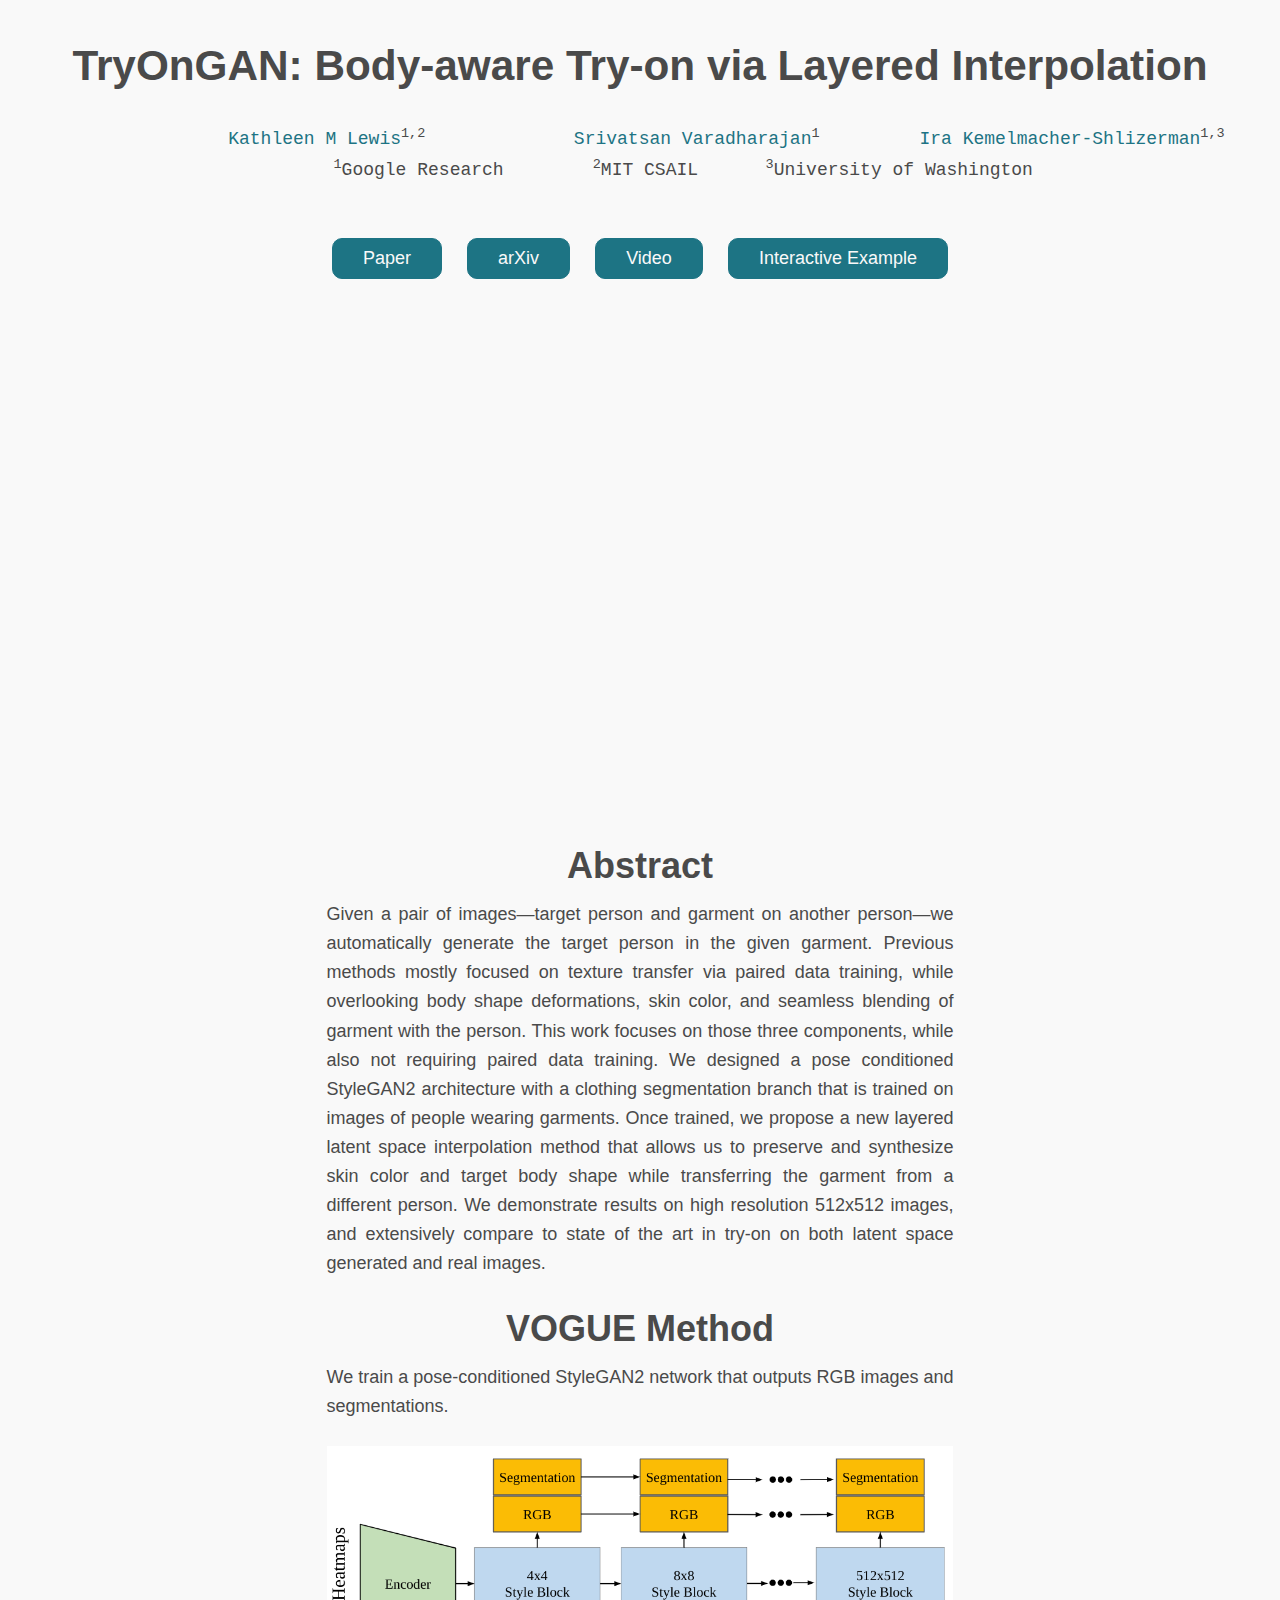
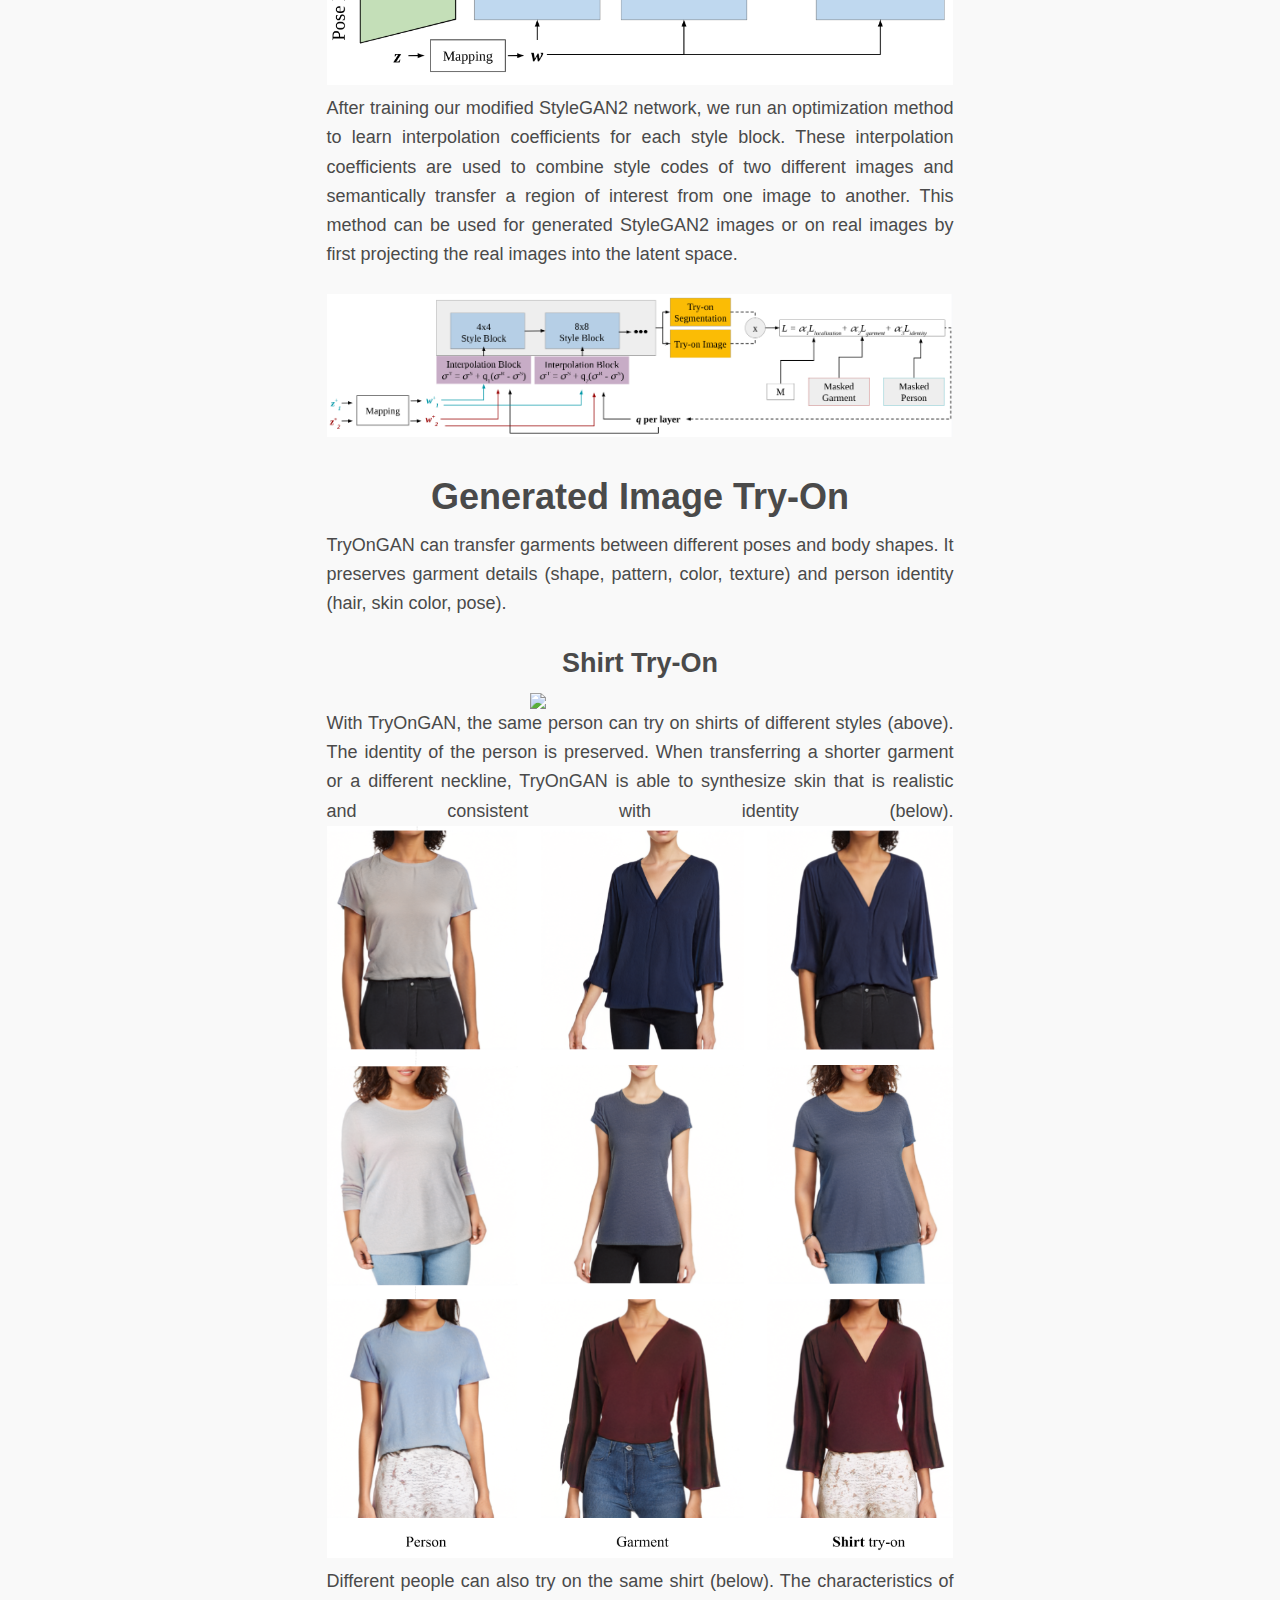
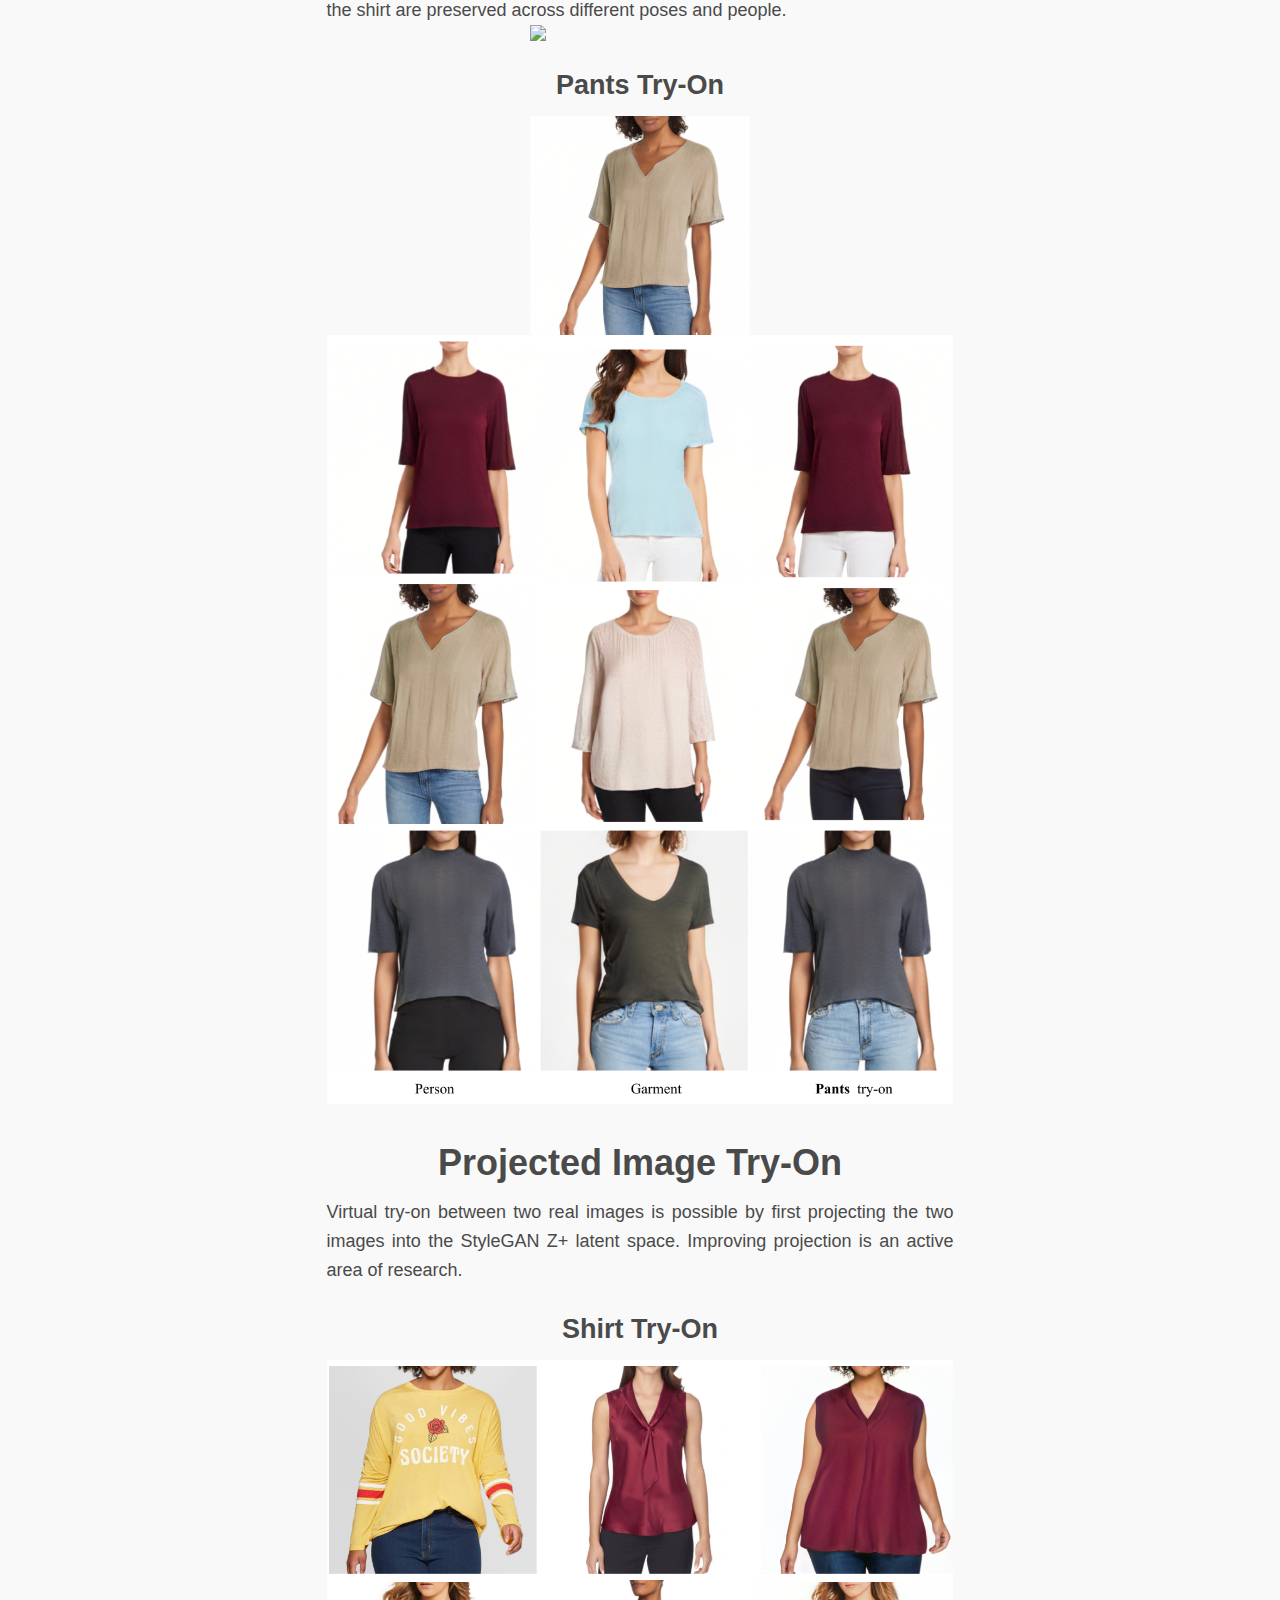
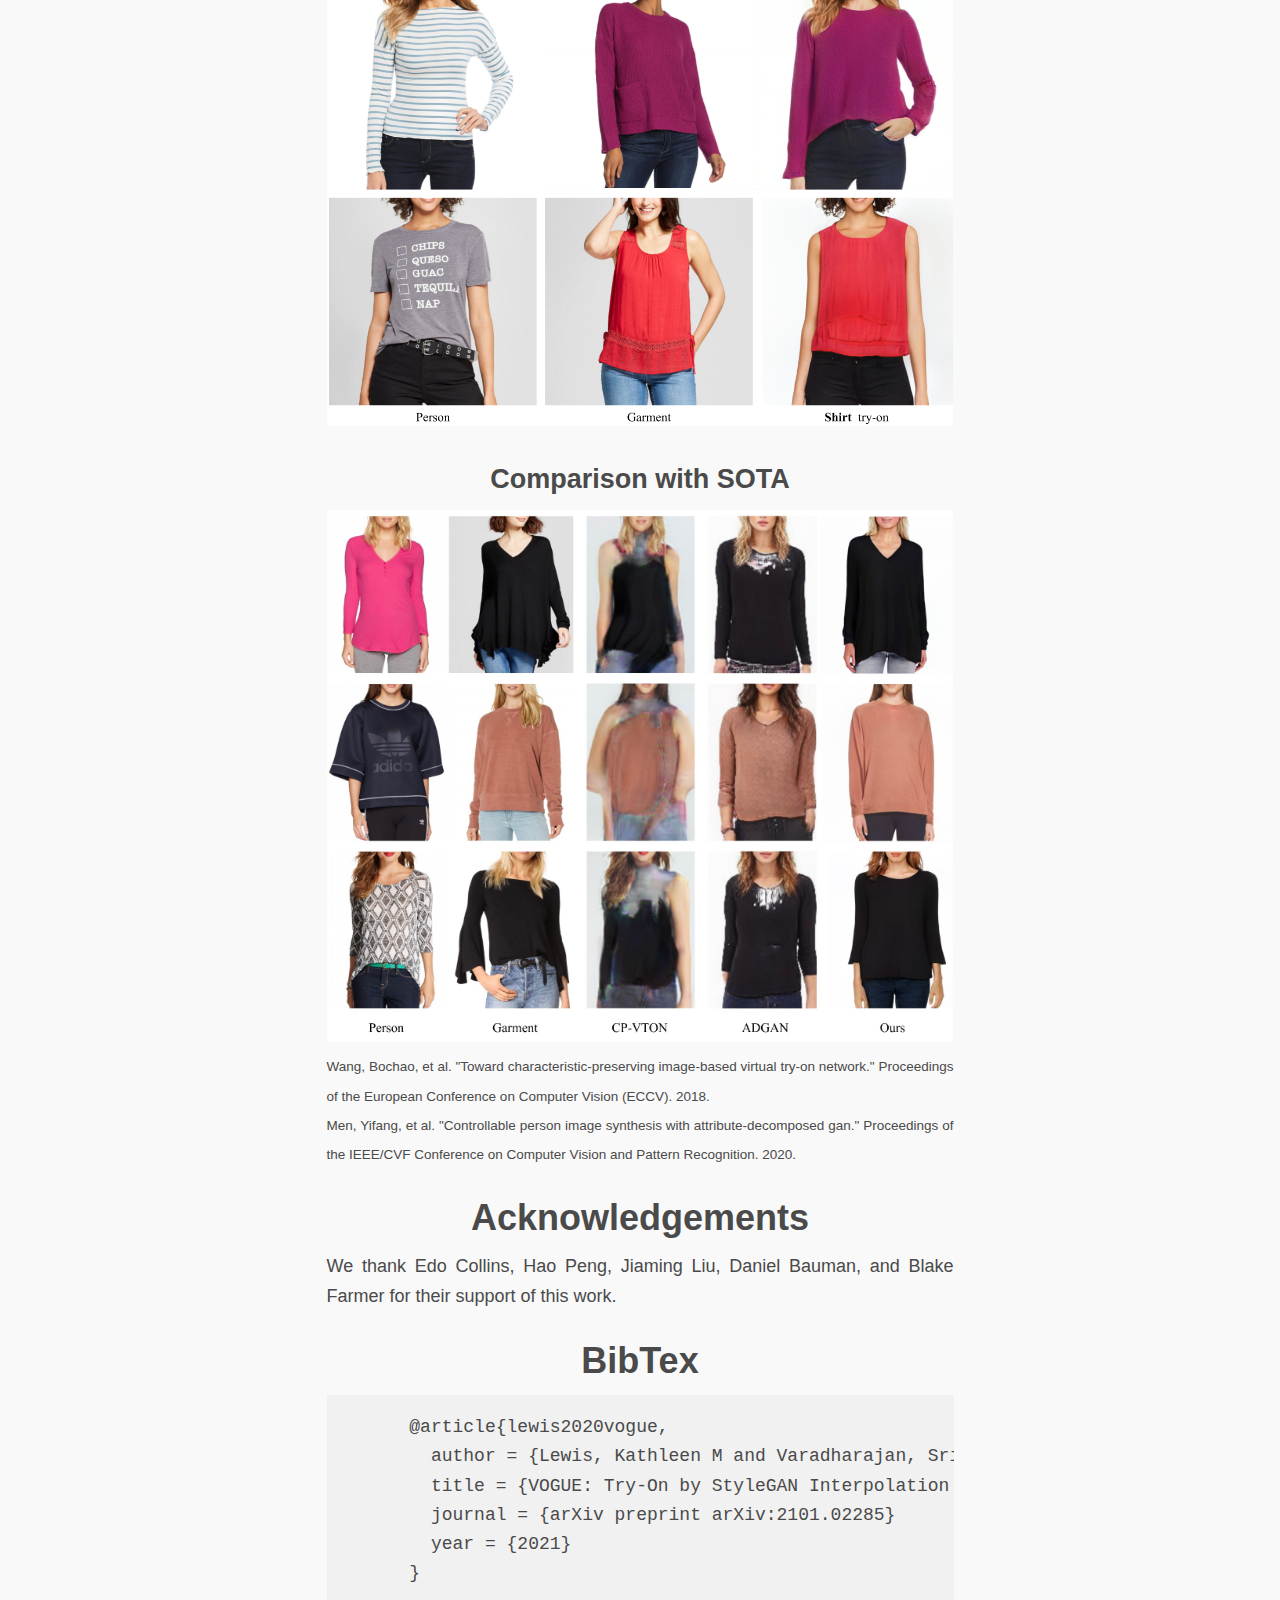
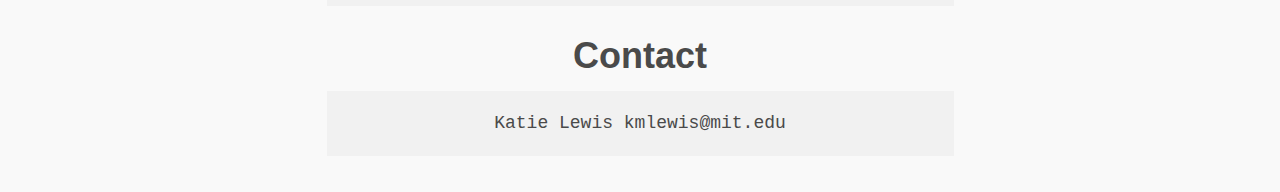
==== index.html @ 0764a3aa "changed VOGUE reference to TryOnGAN" ====
<!DOCTYPE html>
<meta charset="utf-8">
<title>TryOnGAN: Body-aware Try-on via Layered Interpolation</title>
<link rel="stylesheet" href="static_files/resources/sakura.css">
<link rel="stylesheet" href="static_files/resources/try_on_style.css">
<div id="paper-heading">
  <h1>TryOnGAN: Body-aware Try-on via Layered Interpolation</h1>
  	<pre class="major">
  		<a href="https://katiemlewis.github.io/" target="_blank" class="authors">Kathleen M Lewis</a><sup>1,2</sup>		<a href="https://www.linkedin.com/in/srivatsan-varadharajan-9a570818" target="_blank" class="authors">Srivatsan Varadharajan</a><sup>1</sup>		<a href="https://sites.google.com/view/irakemelmacher/home" target="_blank" class="authors">Ira Kemelmacher-Shlizerman</a><sup>1,3</sup>
  	<sup>1</sup>Google Research	<sup>2</sup>MIT CSAIL 	<sup>3</sup>University of Washington</pre>
  <div id="buttons">
                <a href="static_files/resources/VOGUE-virtual-try-on.pdf" target="_blank" class="button big wide smooth-scroll-middle"> Paper </a>
                <a href="http://arxiv.org/abs/2101.02285" target="_blank" class="button big wide smooth-scroll-middle">arXiv </a>
                <a href="https://youtu.be/AWd7x_3GaZk" target="_blank" class="button big wide smooth-scroll-middle"> Video </a>
                <a href="demo_rewrite.html" target="_blank" class="button big wide smooth-scroll-middle"> Interactive Example</a>
    </div>


    <div class="video">
        <iframe width="854" height="480" src="https://www.youtube.com/embed/AWd7x_3GaZk" frameborder="0" allow=" autoplay; encrypted-media;" allowfullscreen></iframe>  
    </div>

	<div class= "abstract">
		<h2>Abstract</h2>
		<p>Given a pair of images—target person and garment on another person—we automatically generate the target person in the given garment. Previous methods mostly focused on texture transfer via paired data training, while overlooking body shape deformations, skin color, and seamless blending of garment with the person. This work focuses on those three components, while also not requiring paired data training. We designed a pose conditioned StyleGAN2 architecture with a clothing segmentation branch that is trained on images of people wearing garments. Once trained, we propose a new layered latent space interpolation method that allows us to preserve and synthesize skin color and target body shape while transferring the garment from a different person. We demonstrate results on high resolution 512x512 images, and extensively compare to state of the art in try-on on both latent space generated and real images. </p>
	</div>

	<div class="abstract">
		<h2>VOGUE Method</h2>
		<p>We train a pose-conditioned StyleGAN2 network that outputs RGB images and segmentations.</p>
		<img src="static_files/resources/stylegan.png" alt="" />
		<p>After training our modified StyleGAN2 network, we run an optimization method to learn interpolation coefficients for each style block. These interpolation coefficients are used to combine style codes of two different images and semantically transfer a region of interest from one image to another. This method can be used for generated StyleGAN2 images or on real images by first projecting the real images into the latent space.  </p>
		<img src="static_files/resources/optimization.png" alt="">
	</div>	

	<div class="abstract">
		<h2>Generated Image Try-On</h2>
		<p>TryOnGAN can transfer garments between different poses and body shapes. It preserves garment details (shape, pattern, color, texture) and person identity (hair, skin color, pose). </p>
		<h4>Shirt Try-On</h4>
    <img class="gif" src="static_files/resources/demo-shirts-slow.gif">
    With TryOnGAN, the same person can try on shirts of different styles (above). The identity of the person is preserved. When transferring a shorter garment or a different neckline, TryOnGAN is able to synthesize skin that is realistic and consistent with identity (below). 
		<img src="static_files/resources/shirt-tryon.png" alt="">
    Different people can also try on the same shirt (below). The characteristics of the shirt are preserved across different poses and people.
    <img class="gif" src="static_files/resources/demo-shirts-different-people-slow.gif">
		<h4>Pants Try-On</h4>
    <img class="gif" src="static_files/resources/demo-pants-slow.gif">
		<img src="static_files/resources/pants_tryon.png" alt="">
    </div>

    <div class="abstract">
    	<h2>Projected Image Try-On</h2>
    	<p>Virtual try-on between two real images is possible by first projecting the two images into the StyleGAN Z+ latent space. Improving projection is an active area of research.
    	<h4>Shirt Try-On</h4>
    	<img src="static_files/resources/tryon_real.png" alt="">
    	<h4>Comparison with SOTA</h4>
    	<img src="static_files/resources/sota_comparison.png" alt="">
    	<p><small>
    		Wang, Bochao, et al. "Toward characteristic-preserving image-based virtual try-on network." Proceedings of the European Conference on Computer Vision (ECCV). 2018. <br>
    		Men, Yifang, et al. "Controllable person image synthesis with attribute-decomposed gan." Proceedings of the IEEE/CVF Conference on Computer Vision and Pattern Recognition. 2020.</small>
    	</p>
   	</div>

    <div class="abstract">
       <h2>Acknowledgements</h2>
    We thank Edo Collins, Hao Peng, Jiaming Liu, Daniel Bauman, and Blake Farmer for their support of this work.
      <h2>BibTex</h2>
      <pre class="bibtex">
      @article{lewis2020vogue,
        author = {Lewis, Kathleen M and Varadharajan, Srivatsan and Kemelmacher-Shlizerman, Ira},
        title = {VOGUE: Try-On by StyleGAN Interpolation Optimization},
        journal = {arXiv preprint arXiv:2101.02285}
        year = {2021}
      }</pre>
      <h2>Contact</h2>
      <pre id="contact">Katie Lewis kmlewis@mit.edu</pre>
    </div>


</div>
<script type="text/javascript" src="static_files/resources/try_on_data.js"></script>
---- static_files/resources/sakura.css ----
/* Sakura.css v1.3.1
 * ================
 * Minimal css theme.
 * Project: https://github.com/oxalorg/sakura/
 */
/* Body */
html {
  font-size: 62.5%;
  font-family: -apple-system, BlinkMacSystemFont, "Segoe UI", Roboto, "Helvetica Neue", Arial, "Noto Sans", sans-serif; }

body {
  font-size: 1.8rem;
  line-height: 1.618;
  margin: auto;
  color: #4a4a4a;
  background-color: #f9f9f9;
  padding: 13px; 
  text-align: center;
}

@media (max-width: 684px) {
  body {
    font-size: 1.53rem; } }

@media (max-width: 382px) {
  body {
    font-size: 1.35rem; } }

h1, h2, h3, h4, h5, h6 {
  line-height: 1.1;
  font-family: -apple-system, BlinkMacSystemFont, "Segoe UI", Roboto, "Helvetica Neue", Arial, "Noto Sans", sans-serif;
  font-weight: 700;
  margin-top: 3rem;
  margin-bottom: 1.5rem;
  overflow-wrap: break-word;
  word-wrap: break-word;
  -ms-word-break: break-all;
  word-break: break-word; }

h1 {
  font-size: 2.35em; }

h2 {
  font-size: 2.00em; 
  text-align: center;}

h3 {
  font-size: 1.75em; }

h4 {
  font-size: 1.5em;
  text-align: center; }

h5 {
  font-size: 1.25em; }

h6 {
  font-size: 1em; }

p {
  margin-top: 0px;
  margin-bottom: 2.5rem; }

small, sub, sup {
  font-size: 75%; }

hr {
  border-color: #1d7484; }

a {
  text-decoration: none;
  color: #1d7484; }
  a:hover {
    color: #982c61;
    border-bottom: 2px solid #4a4a4a; }
  a:visited {
    color: #f9f9f9; }

ul {
  padding-left: 1.4em;
  margin-top: 0px;
  margin-bottom: 2.5rem; }

li {
  margin-bottom: 0.4em; }

blockquote {
  margin-left: 0px;
  margin-right: 0px;
  padding-left: 1em;
  padding-top: 0.8em;
  padding-bottom: 0.8em;
  padding-right: 0.8em;
  border-left: 5px solid #1d7484;
  margin-bottom: 2.5rem;
  background-color: #f1f1f1; }

blockquote p {
  margin-bottom: 0; }

img, video {
  height: auto;
  max-width: 100%;
  margin-top: 0px;
  margin-bottom: 2.5rem; }

/* Pre and Code */
pre {
  background-color: #f1f1f1; 
  display: block;
  padding: 1em;
  overflow-x: auto; 
  margin-top: 0px;
  margin-bottom: 2.5rem;
}

code {
  /*font-size: 0.9em;*/
  padding: 0 0.5em;
  background-color: #f1f1f1;
  white-space: pre-wrap; }

pre > code {
  padding: 0;
  background-color: transparent;
  white-space: pre; }

/* Tables */
table {
  text-align: justify;
  width: 100%;
  border-collapse: collapse; }

td, th {
  padding: 0.5em;
  border-bottom: 1px solid #f1f1f1; }

/* Buttons, forms and input */
input, textarea {
  border: 1px solid #4a4a4a; }
  input:focus, textarea:focus {
    border: 1px solid #1d7484; }

textarea {
  width: 100%; }

.button, button, input[type="submit"], input[type="reset"], input[type="button"] {
  display: inline-block;
  padding: 5px 30px;
  text-align: center;
  text-decoration: none;
  white-space: nowrap;
  background-color: #1d7484;
  color: #f9f9f9;
  margin:10px;
  border-radius: 10px;
  border: 1px solid #1d7484;
  cursor: pointer;
  box-sizing: border-box; }
  .button[disabled], button[disabled], input[type="submit"][disabled], input[type="reset"][disabled], input[type="button"][disabled] {
    cursor: default;
    opacity: .5; }
  .button:focus:enabled, .button:hover:enabled, button:focus:enabled, button:hover:enabled, input[type="submit"]:focus:enabled, input[type="submit"]:hover:enabled, input[type="reset"]:focus:enabled, input[type="reset"]:hover:enabled, input[type="button"]:focus:enabled, input[type="button"]:hover:enabled {
    background-color: #982c61;
    border-color: #982c61;
    color: #f9f9f9;
    outline: 0; }

textarea, select, input {
  color: #4a4a4a;
  padding: 6px 10px;
  /* The 6px vertically centers text on FF, ignored by Webkit */
  margin-bottom: 10px;
  background-color: #f1f1f1;
  border: 1px solid #f1f1f1;
  border-radius: 4px;
  box-shadow: none;
  box-sizing: border-box; }
  textarea:focus, select:focus, input:focus {
    border: 1px solid #1d7484;
    outline: 0; }

input[type="checkbox"]:focus {
  outline: 1px dotted #1d7484; }

label, legend, fieldset {
  display: block;
  margin-bottom: .5rem;
  font-weight: 600; }
---- static_files/resources/try_on_style.css ----
.hidden-radio {
  width: 0;
  height: 0;
}

[type=radio] + img {
  cursor: pointer;
}

/* CHECKED STYLES */
[type=radio]:checked + img {
  outline: 2px solid #f00;
}

#buttons{
  width:"20%";
}

a.authors{
  text-decoration: none;
  color:#1d7484;
}

img.gif{
  display:block;
  margin-left: auto;
  margin-right: auto;
  width:35%; 
}

.title {
  margin: 0 auto;
  width: 100%;
  padding: 0px;
}

.video{
  width:100%;
  margin:0 auto;
  padding-top:3%;

}

.interpolatedResult{
  height:150px;
  width:150px;
}

.outputTitle{
  width: 100%;
  padding: 0px;
  margin-top: 265px;
}

#contact{
  text-align:center;
}

.abstract{
  text-align: justify;
  text-justify: inter-word;
  width:50%;
  margin:0 auto;
}

.output {
  display: inline-block;
}
#output {
 position: relative;
 width: 250px;
 height:250px;
 display: inline-block;
}
.hidden {
  opacity: 0;
  transition: opacity .1s;
}

img{
  margin-bottom: 0px;
}

#imageResult .selected {
  display: block;
}
#modelResult:hover {
  opacity: 1;
  transition: opacity 0.1s;
  text-align: right;
}

.major{
  background-color: transparent;
}

.choice {
  display: inline-block;
  width: 200px;
  vertical-align:top;
}

.relResult {
  position: absolute;
  left: 0px;
}

.main {
  width: 100%;
  position: absolute;
  top: 20%;
}
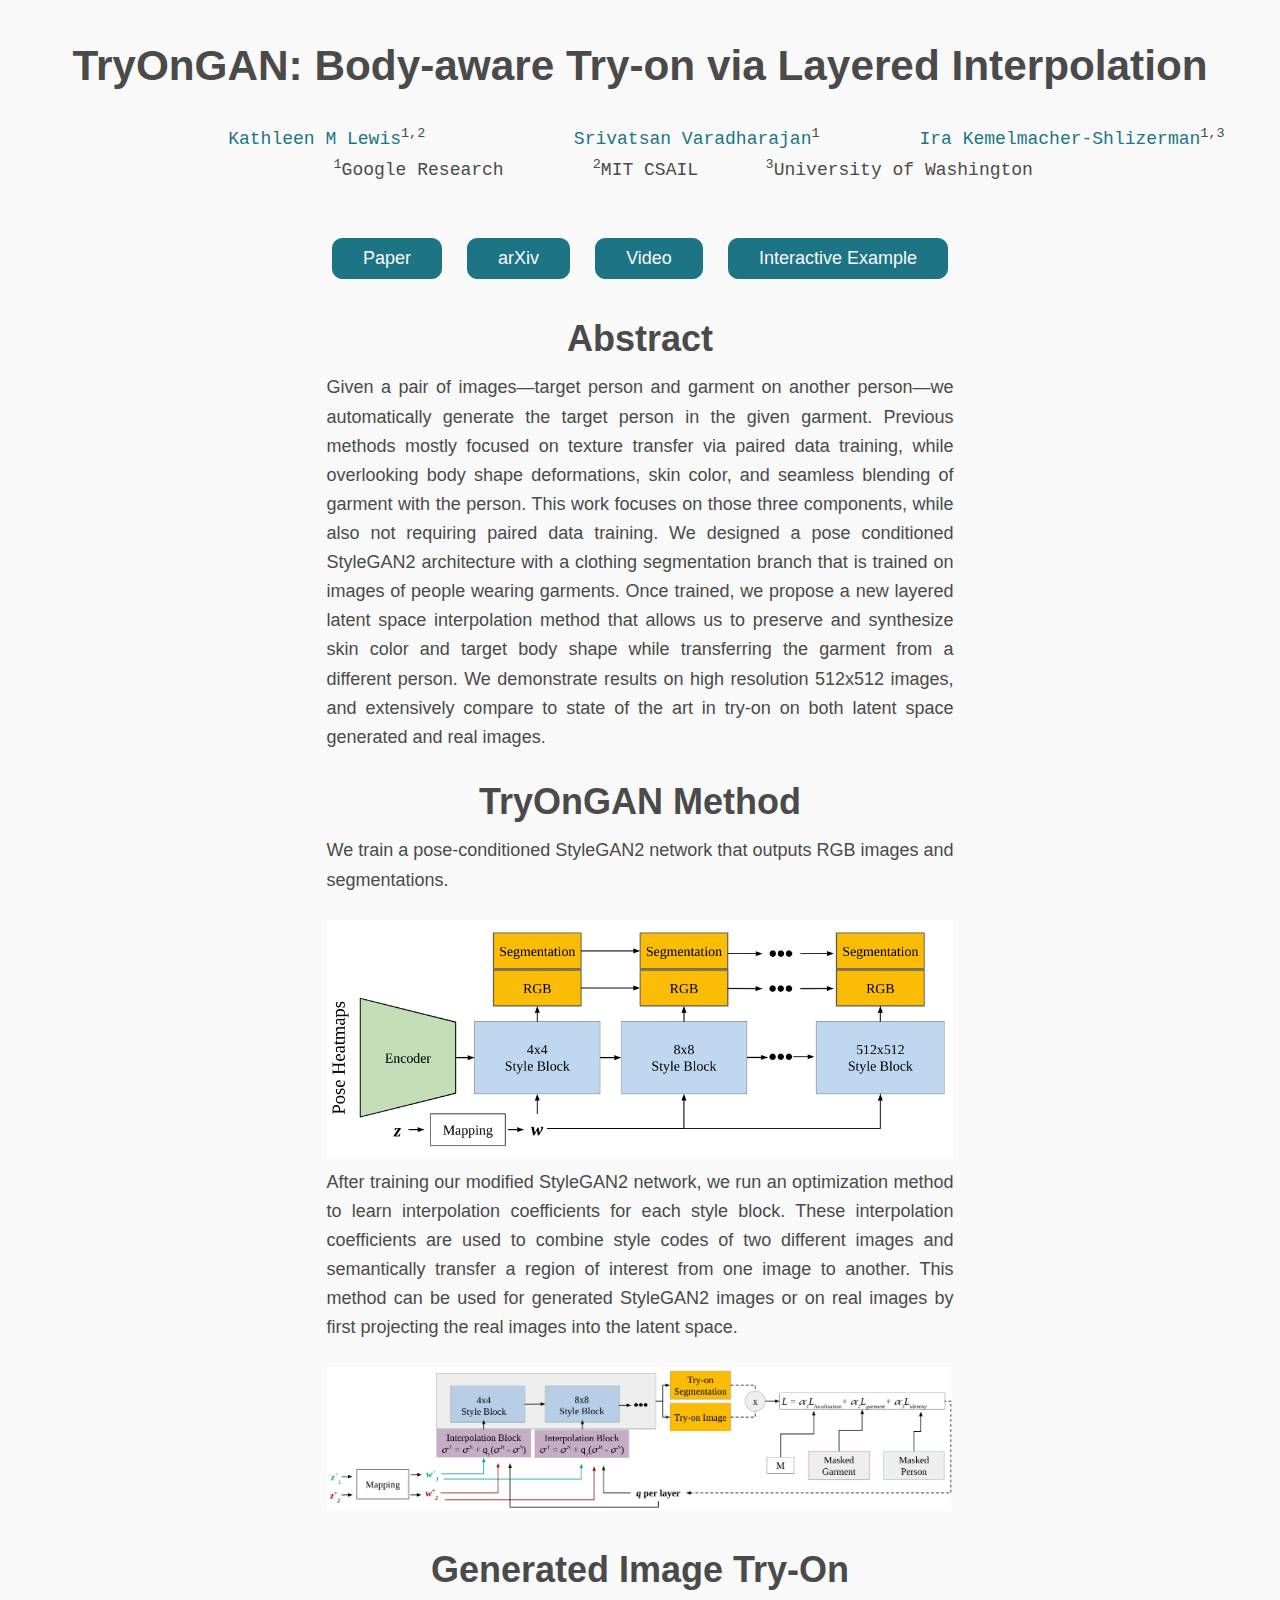
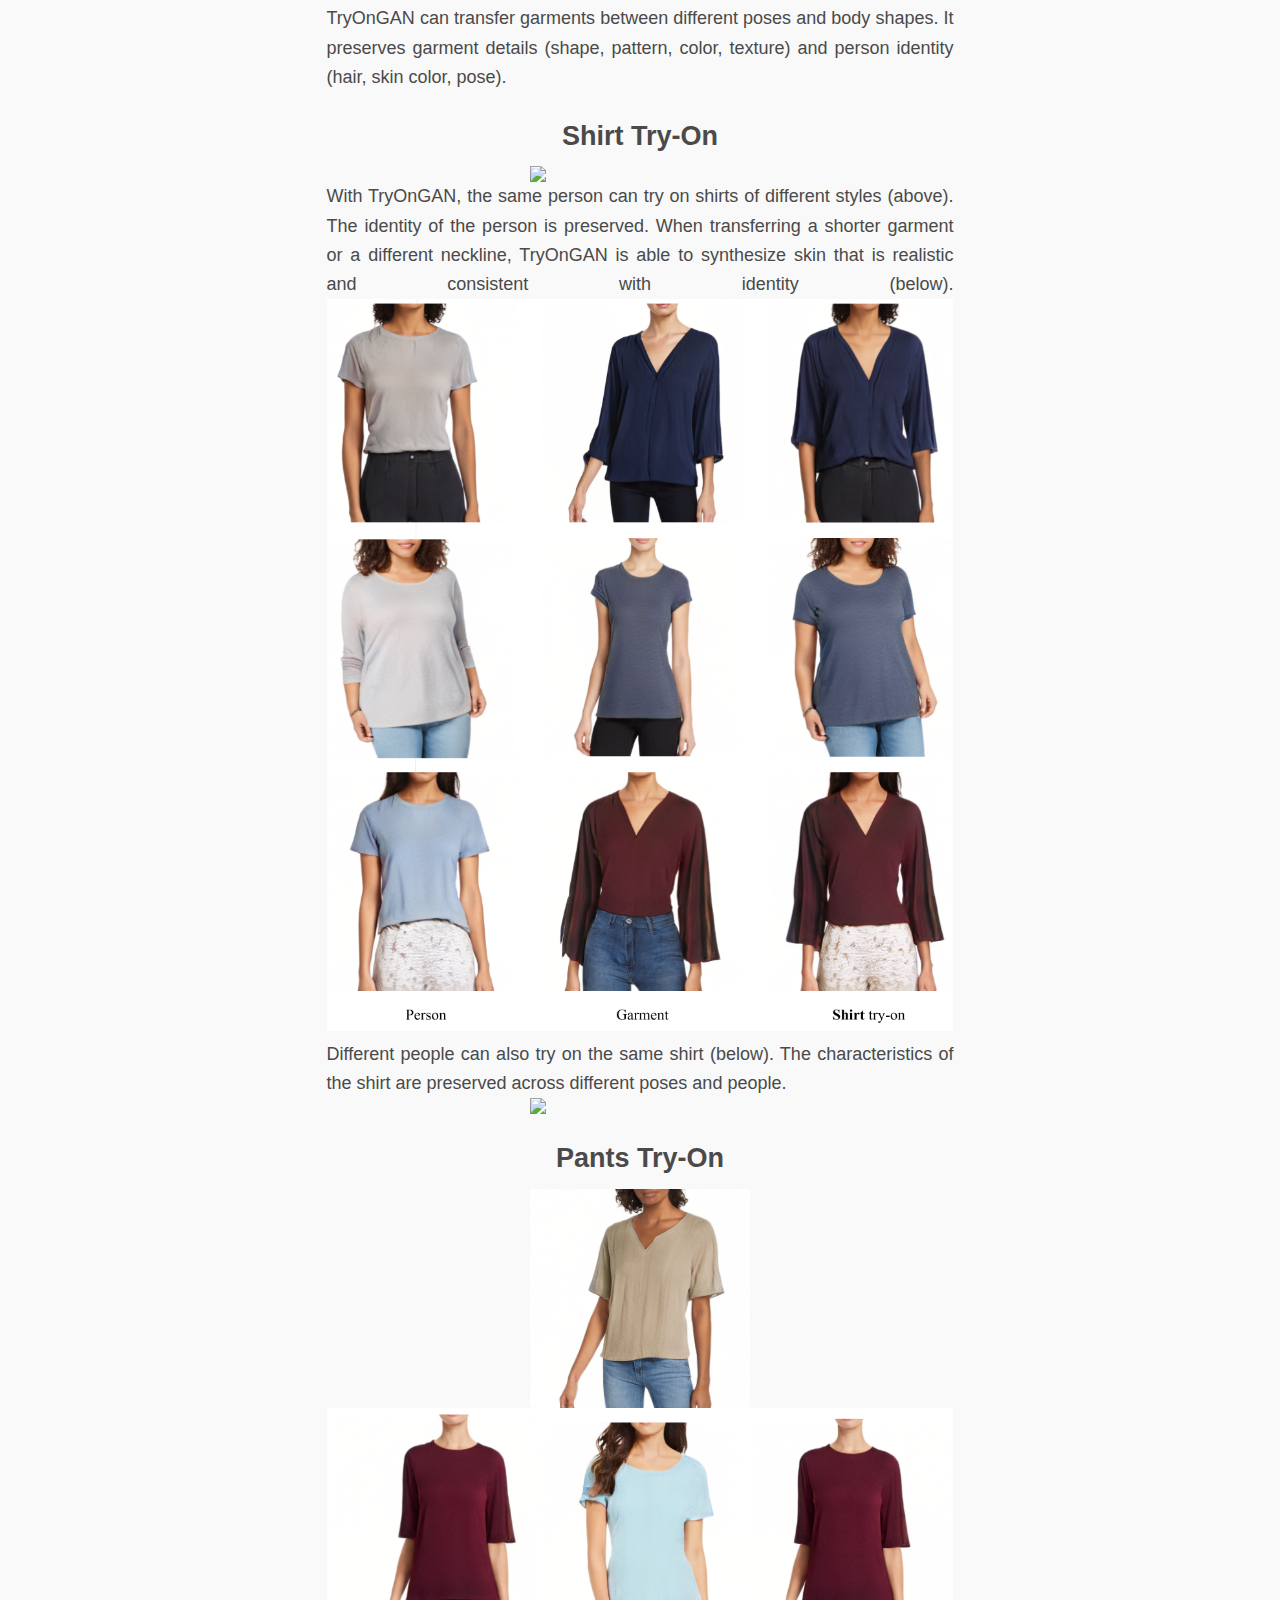
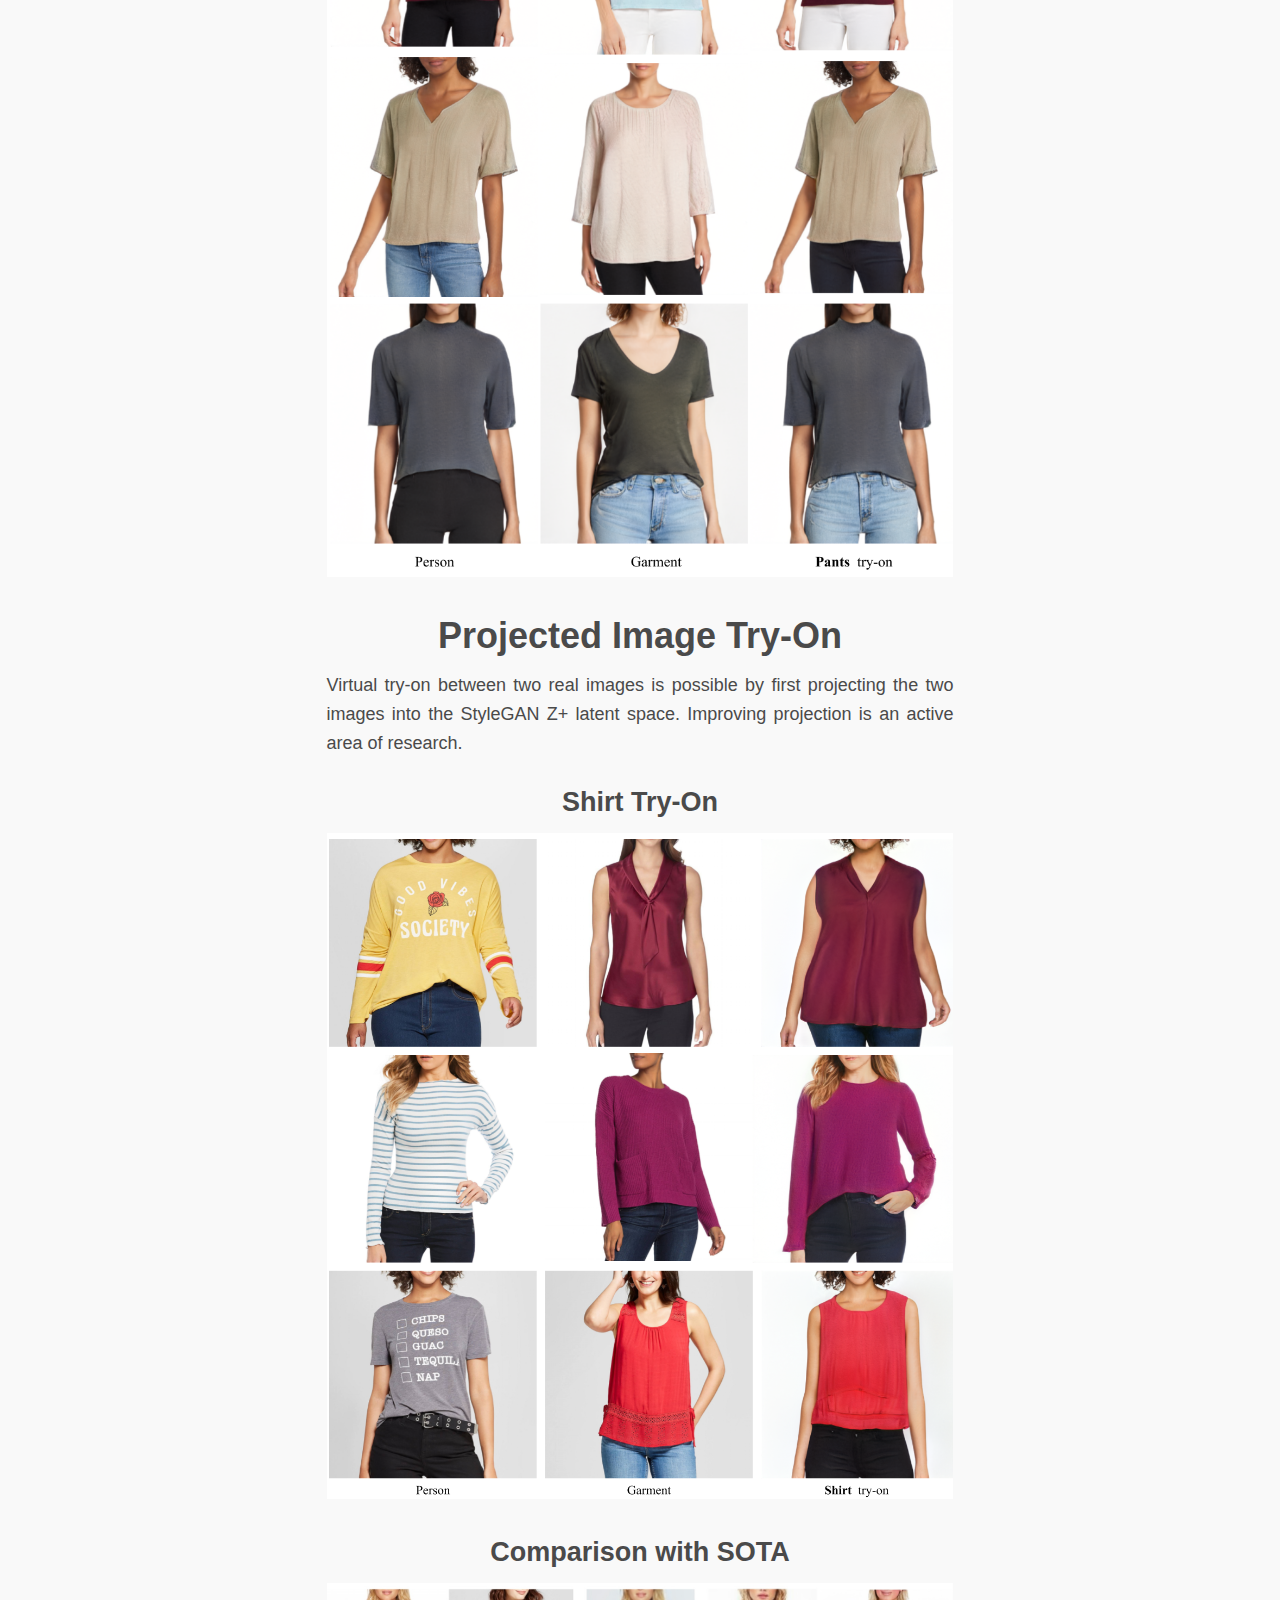
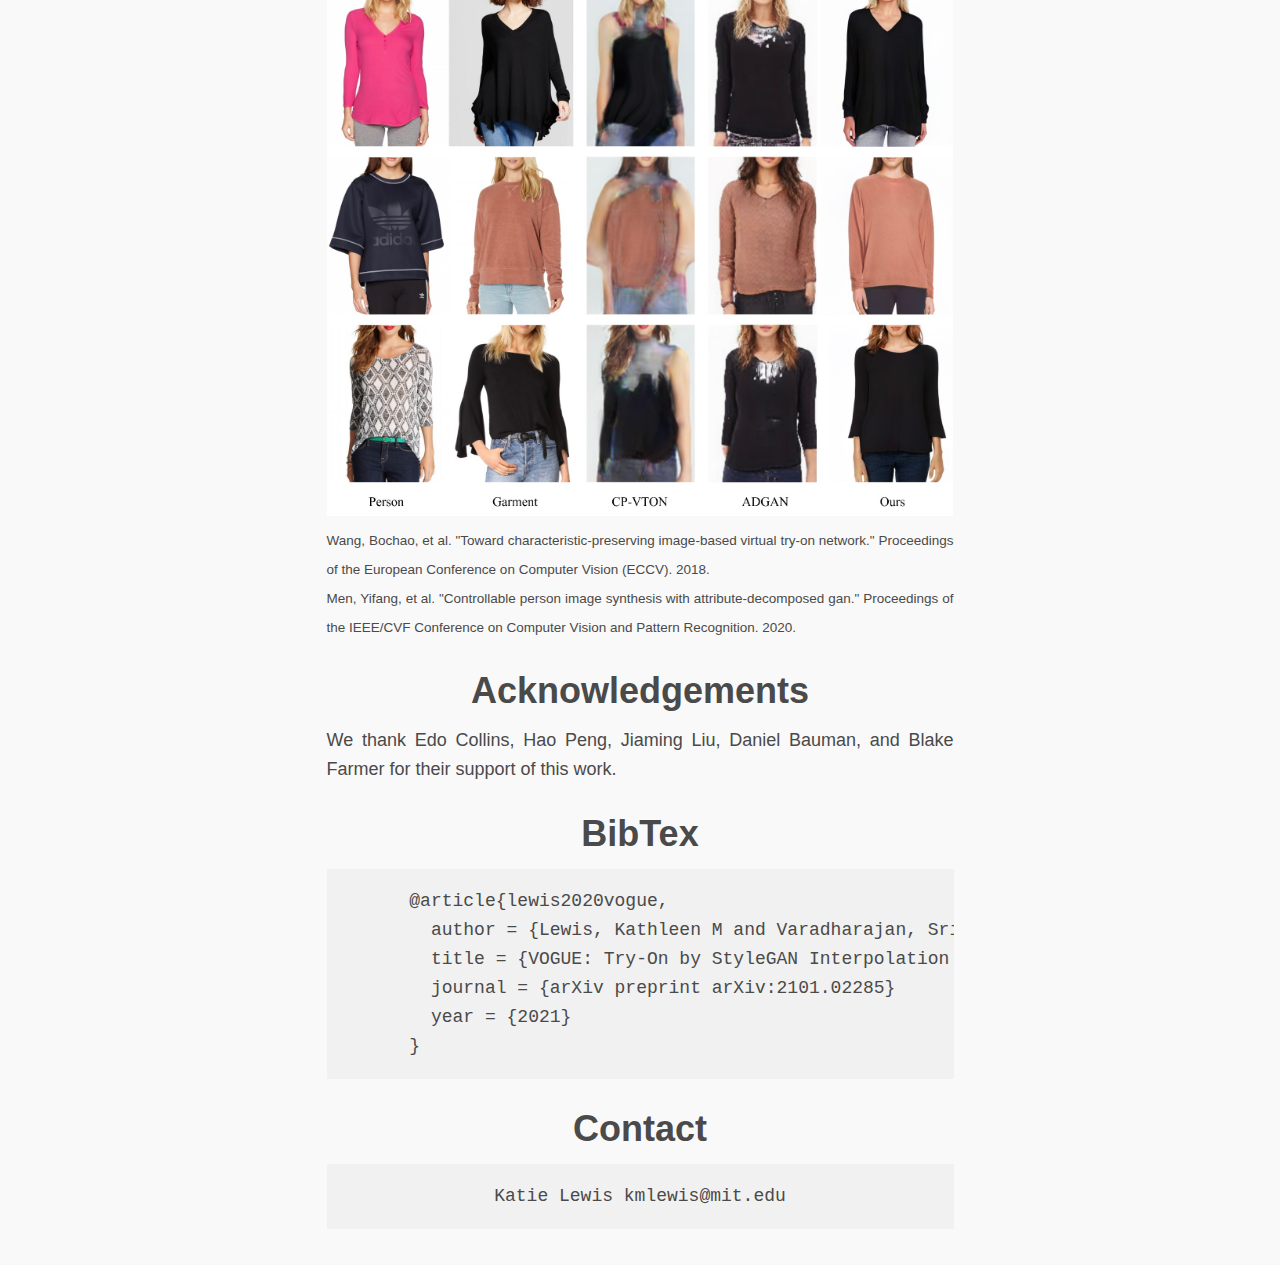
==== commit fcd6a14c: "removed VOGUE video" ====
--- a/index.html
+++ b/index.html
@@ -16,9 +16,9 @@
     </div>
 
 
-    <div class="video">
+   <!--  <div class="video">
         <iframe width="854" height="480" src="https://www.youtube.com/embed/AWd7x_3GaZk" frameborder="0" allow=" autoplay; encrypted-media;" allowfullscreen></iframe>  
-    </div>
+    </div> -->
 
 	<div class= "abstract">
 		<h2>Abstract</h2>
@@ -26,7 +26,7 @@
 	</div>
 
 	<div class="abstract">
-		<h2>VOGUE Method</h2>
+		<h2>TryOnGAN Method</h2>
 		<p>We train a pose-conditioned StyleGAN2 network that outputs RGB images and segmentations.</p>
 		<img src="static_files/resources/stylegan.png" alt="" />
 		<p>After training our modified StyleGAN2 network, we run an optimization method to learn interpolation coefficients for each style block. These interpolation coefficients are used to combine style codes of two different images and semantically transfer a region of interest from one image to another. This method can be used for generated StyleGAN2 images or on real images by first projecting the real images into the latent space.  </p>
@@ -35,6 +35,7 @@
 
 	<div class="abstract">
 		<h2>Generated Image Try-On</h2>
+
 		<p>TryOnGAN can transfer garments between different poses and body shapes. It preserves garment details (shape, pattern, color, texture) and person identity (hair, skin color, pose). </p>
 		<h4>Shirt Try-On</h4>
     <img class="gif" src="static_files/resources/demo-shirts-slow.gif">
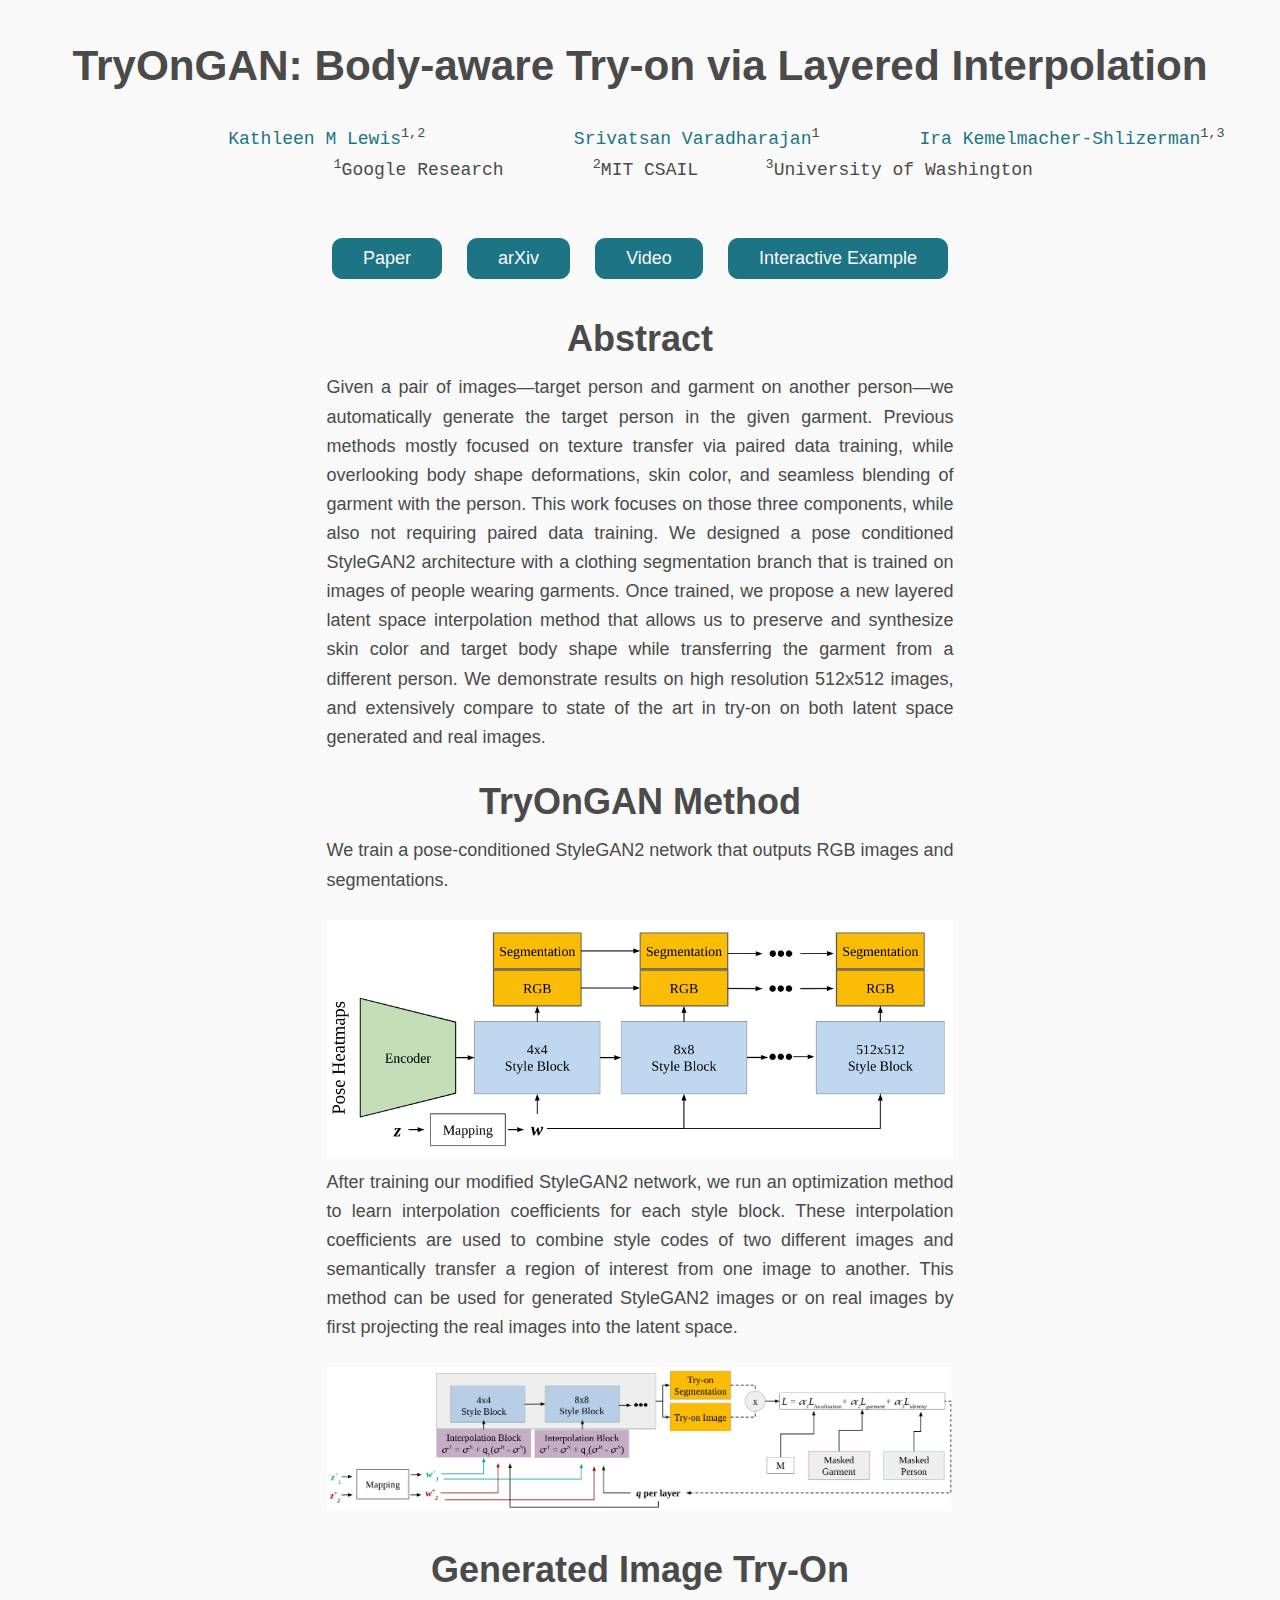
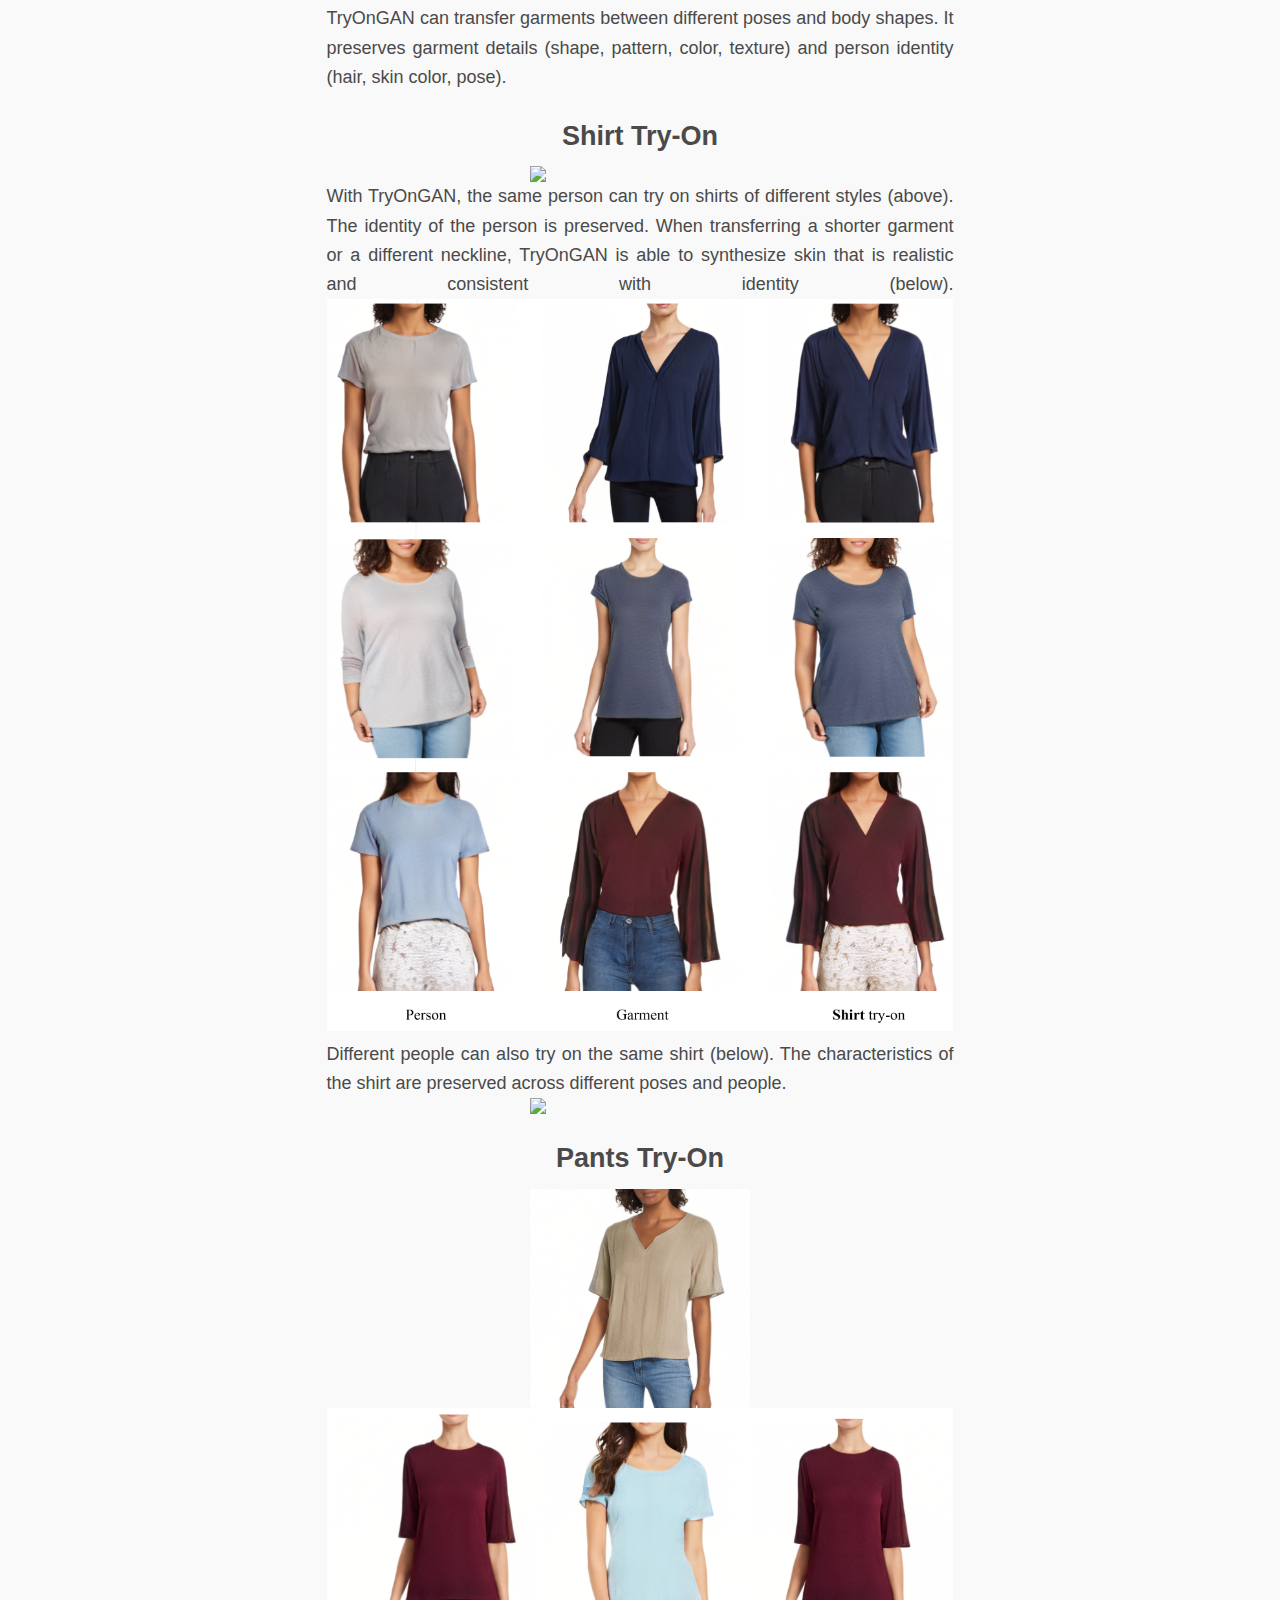
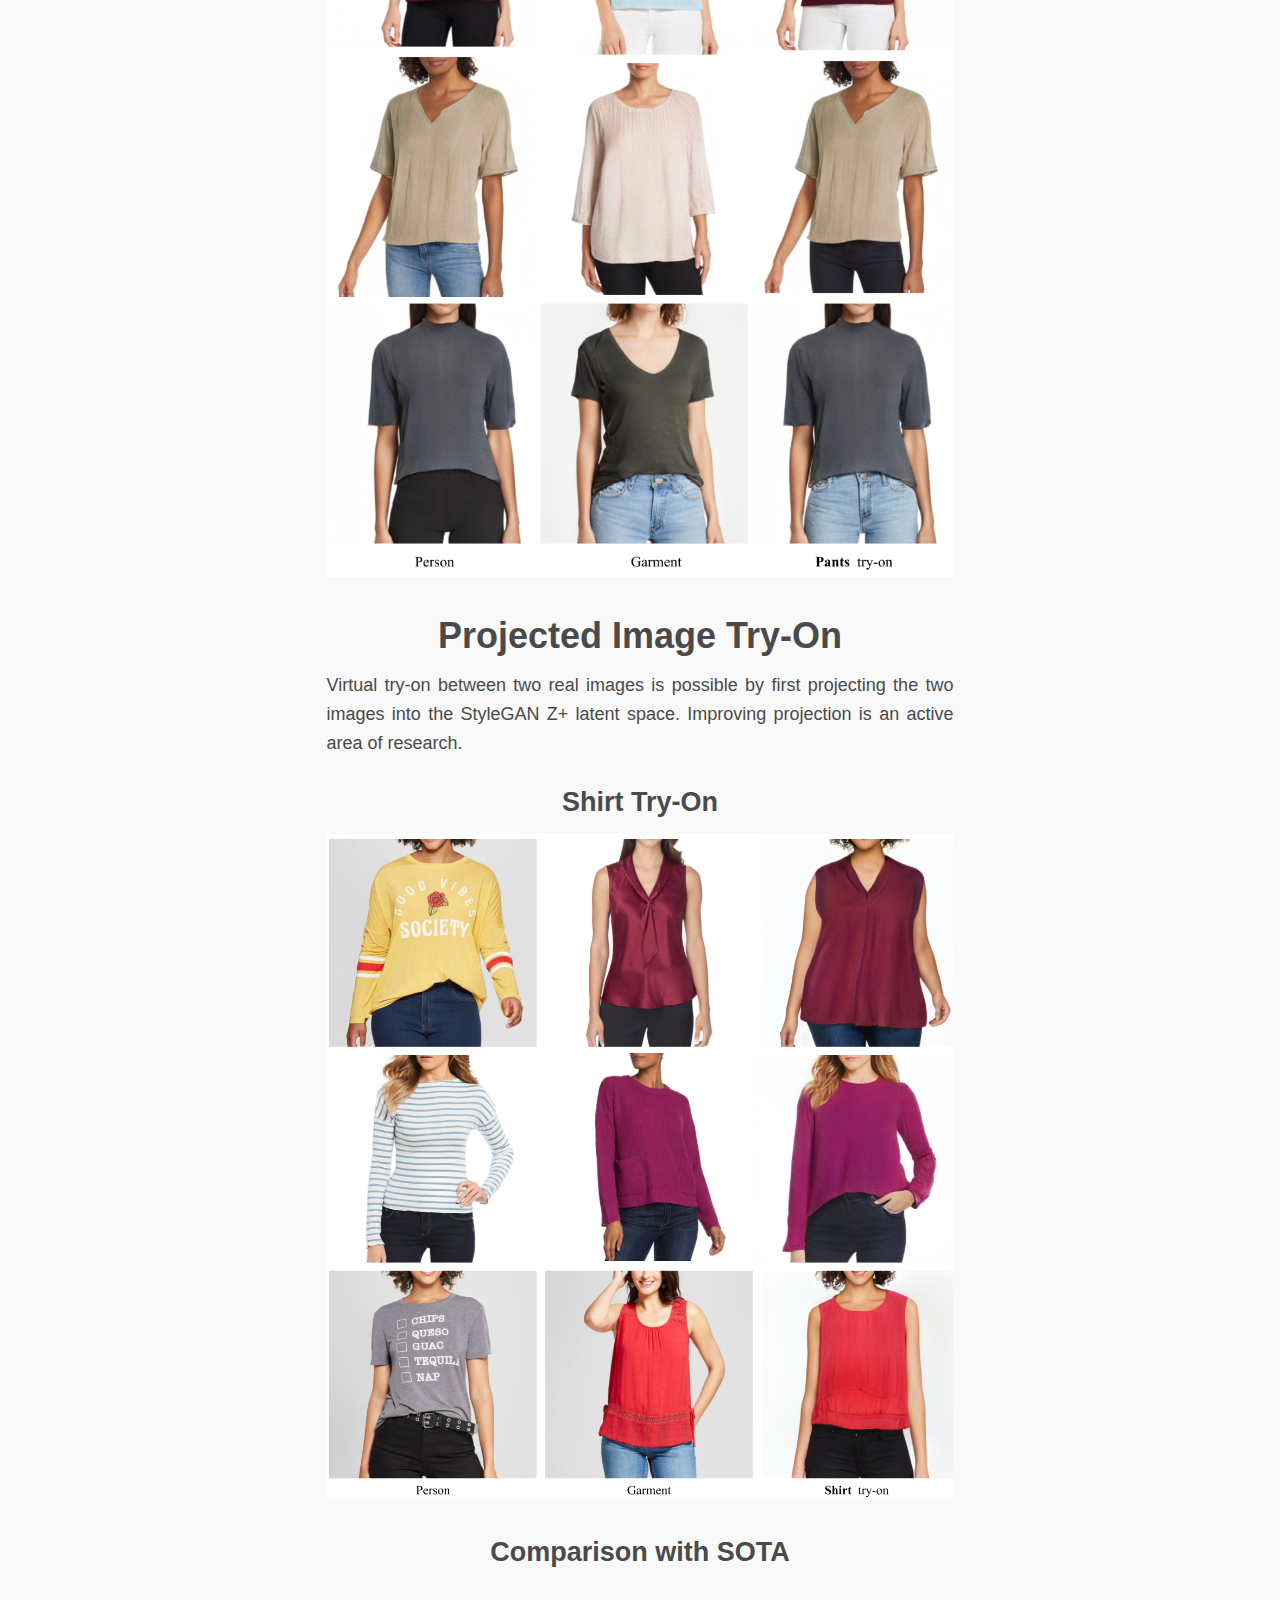
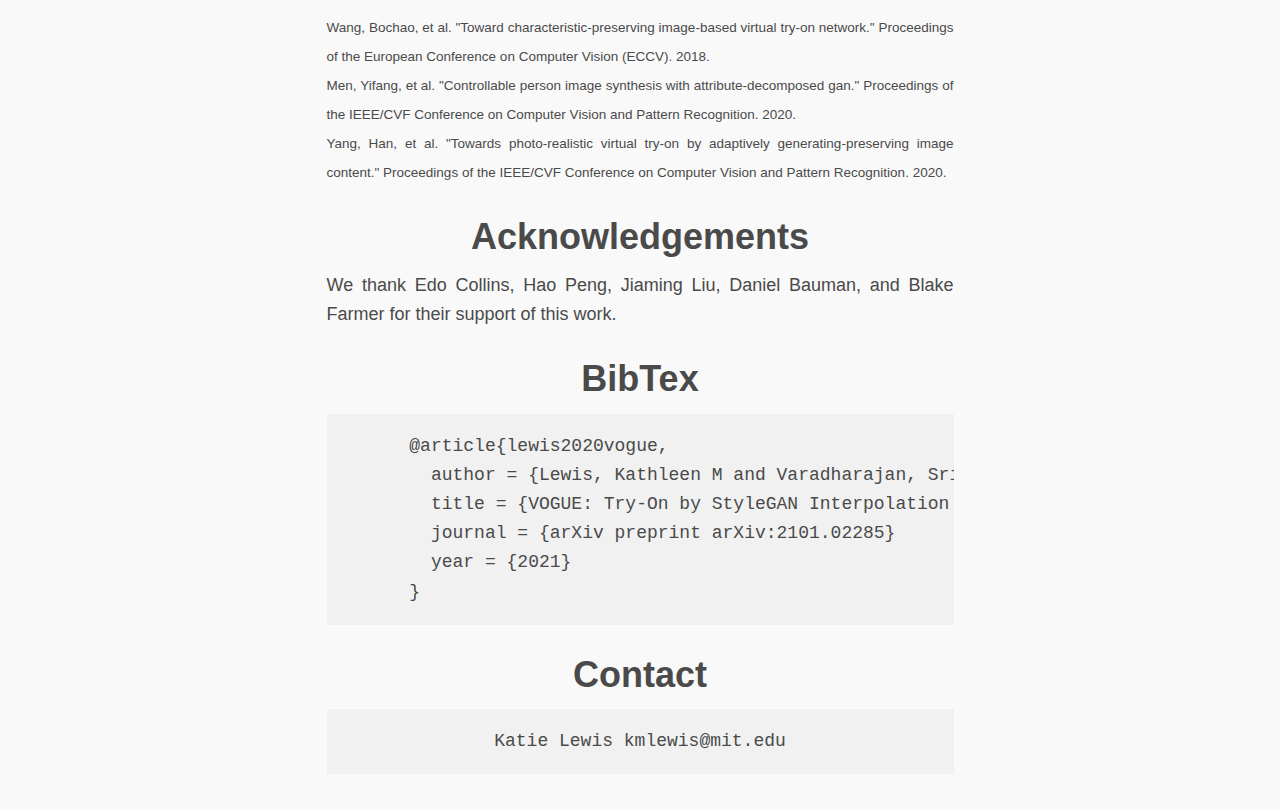
==== commit 1b44c6e1: "added ACGPN results" ====
--- a/index.html
+++ b/index.html
@@ -54,10 +54,11 @@
     	<h4>Shirt Try-On</h4>
     	<img src="static_files/resources/tryon_real.png" alt="">
     	<h4>Comparison with SOTA</h4>
-    	<img src="static_files/resources/sota_comparison.png" alt="">
+    	<img src="static_files/resources/ACGPNResultsSiggraph.png" alt="">
     	<p><small>
     		Wang, Bochao, et al. "Toward characteristic-preserving image-based virtual try-on network." Proceedings of the European Conference on Computer Vision (ECCV). 2018. <br>
-    		Men, Yifang, et al. "Controllable person image synthesis with attribute-decomposed gan." Proceedings of the IEEE/CVF Conference on Computer Vision and Pattern Recognition. 2020.</small>
+    		Men, Yifang, et al. "Controllable person image synthesis with attribute-decomposed gan." Proceedings of the IEEE/CVF Conference on Computer Vision and Pattern Recognition. 2020.<br>
+        Yang, Han, et al. "Towards photo-realistic virtual try-on by adaptively generating-preserving image content." Proceedings of the IEEE/CVF Conference on Computer Vision and Pattern Recognition. 2020.</small>
     	</p>
    	</div>
 
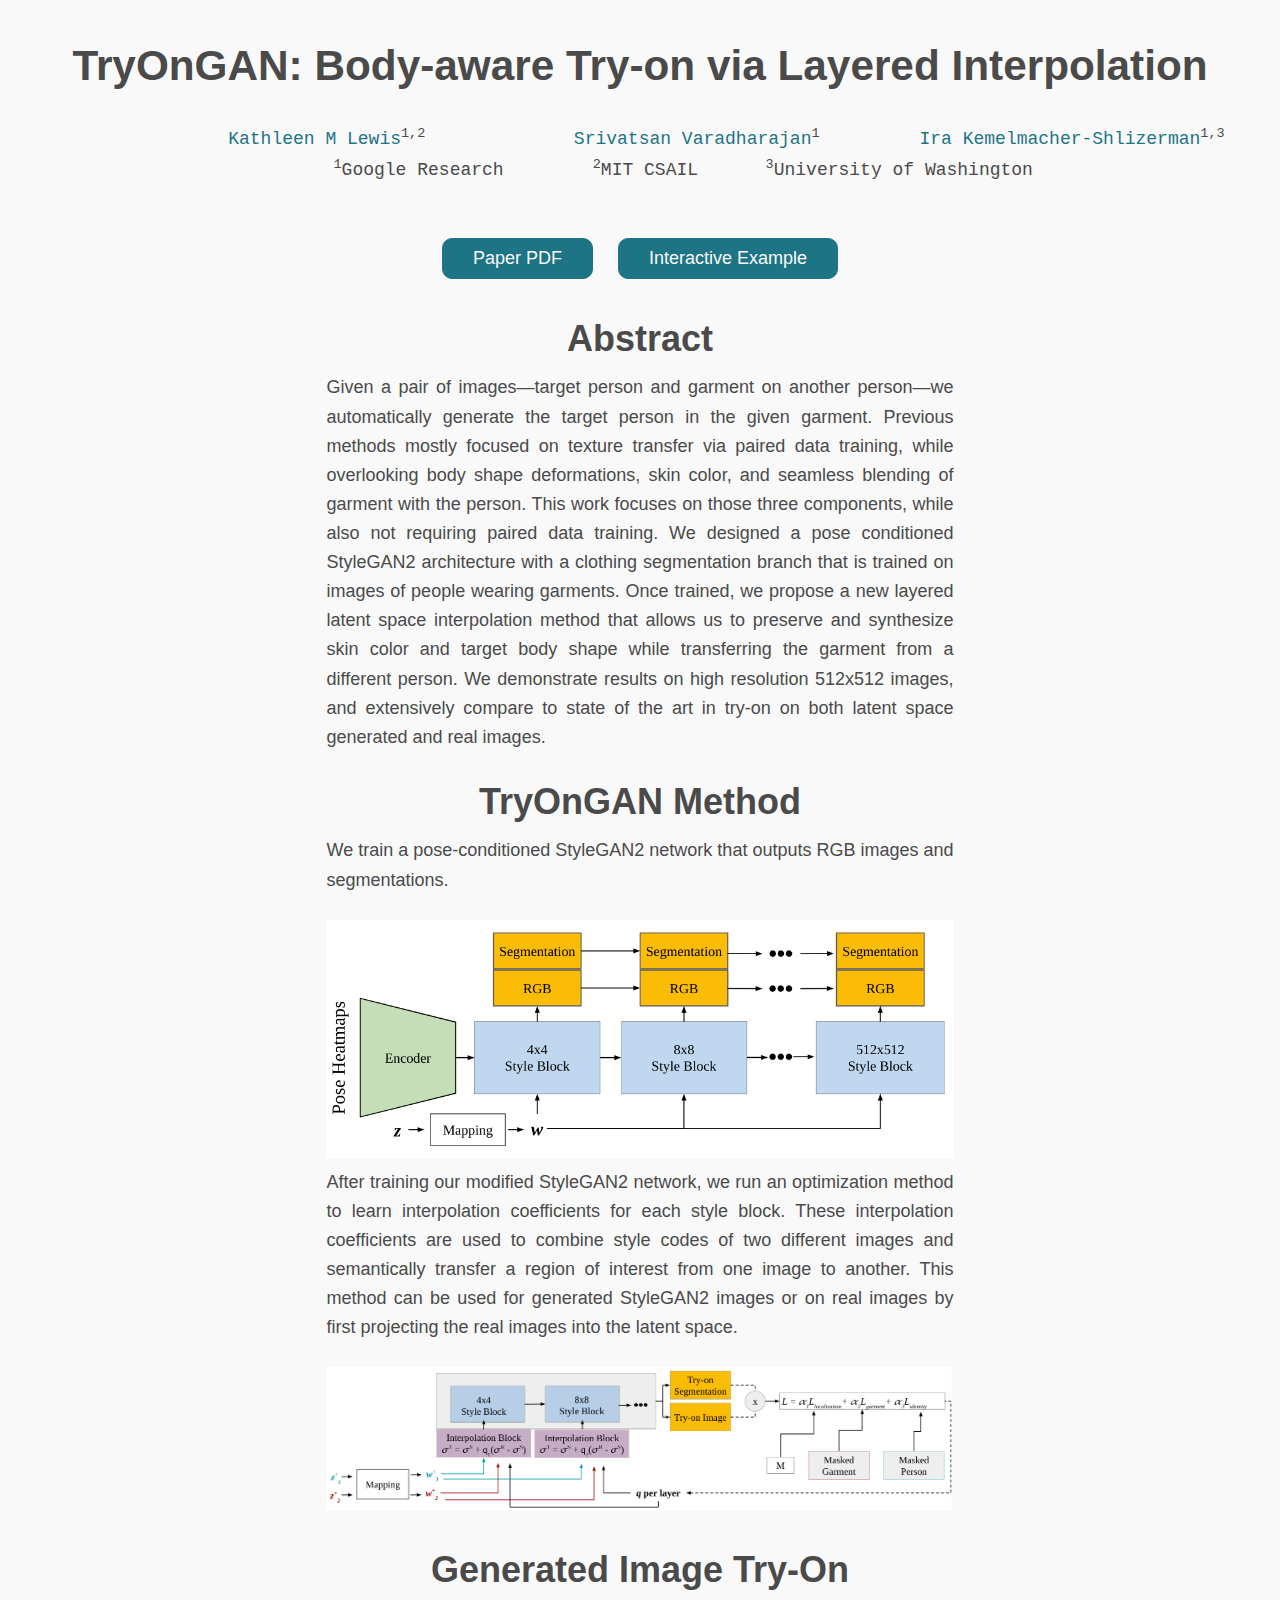
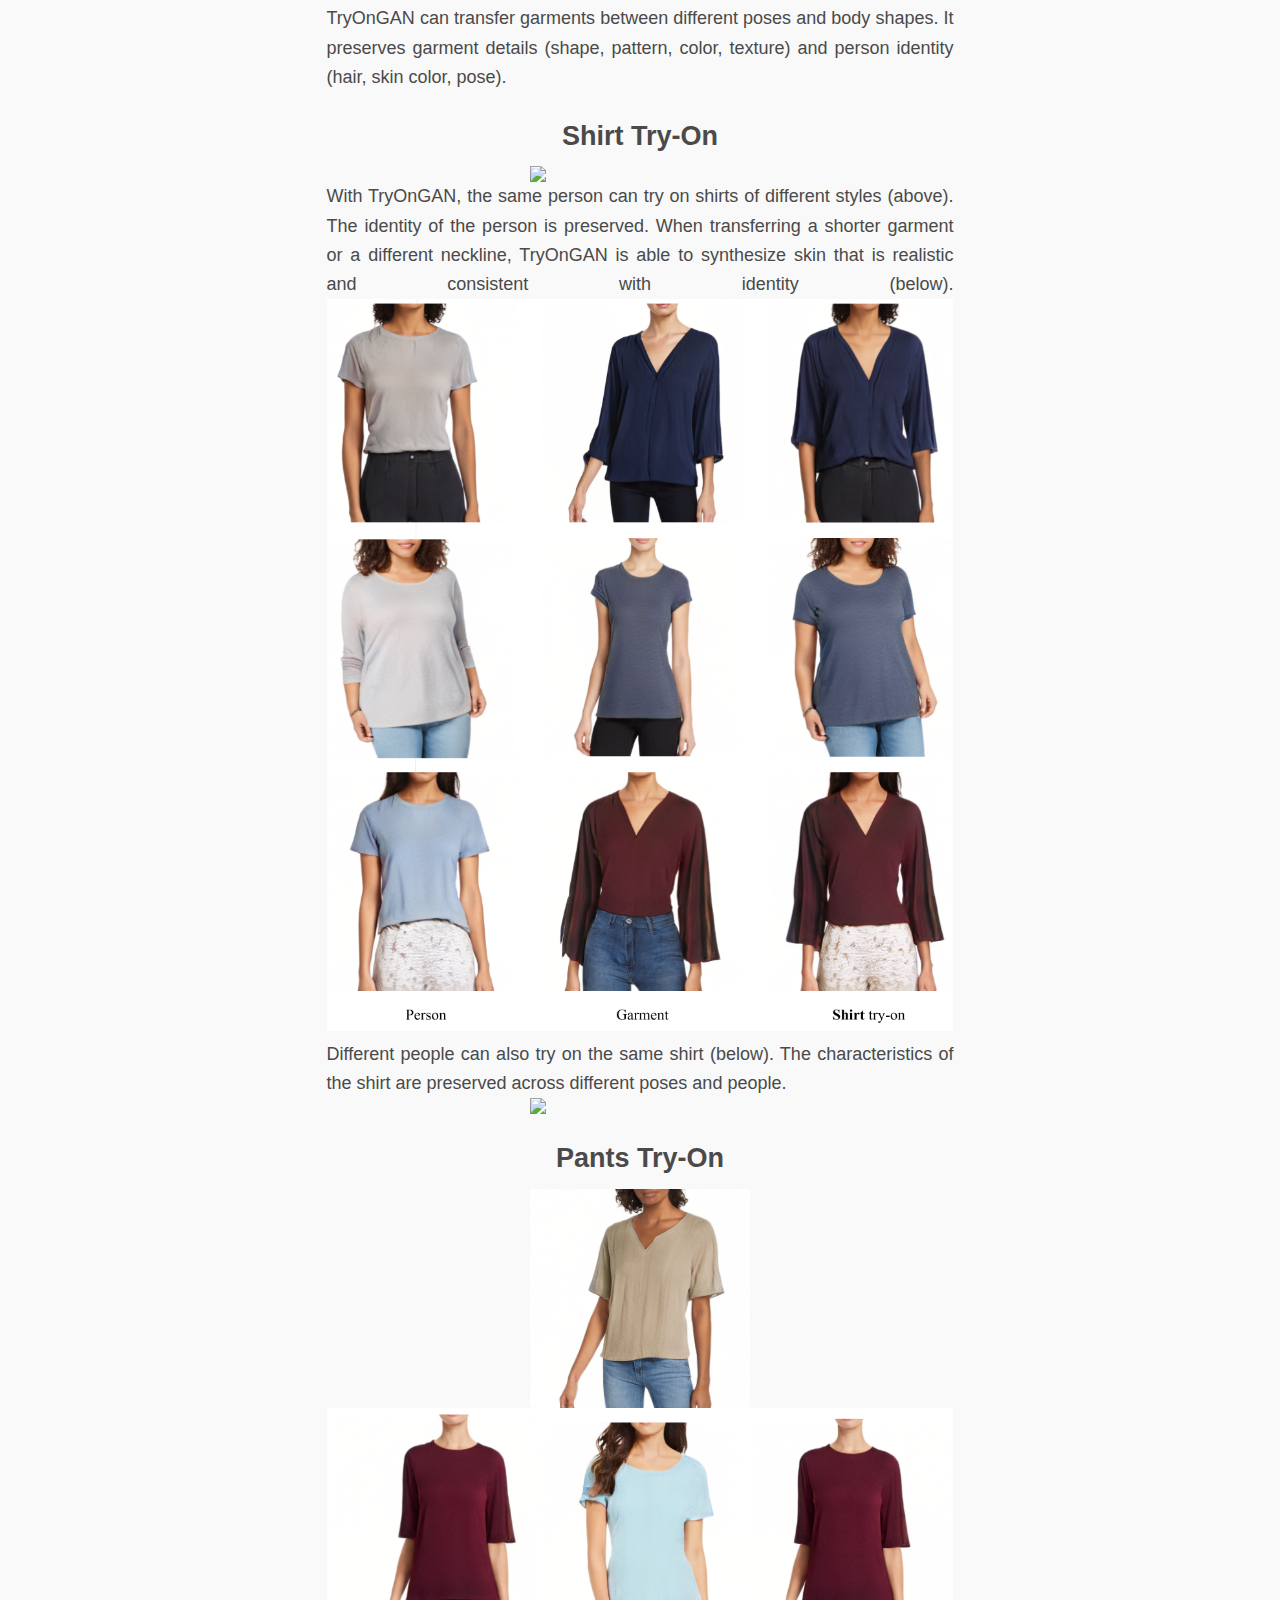
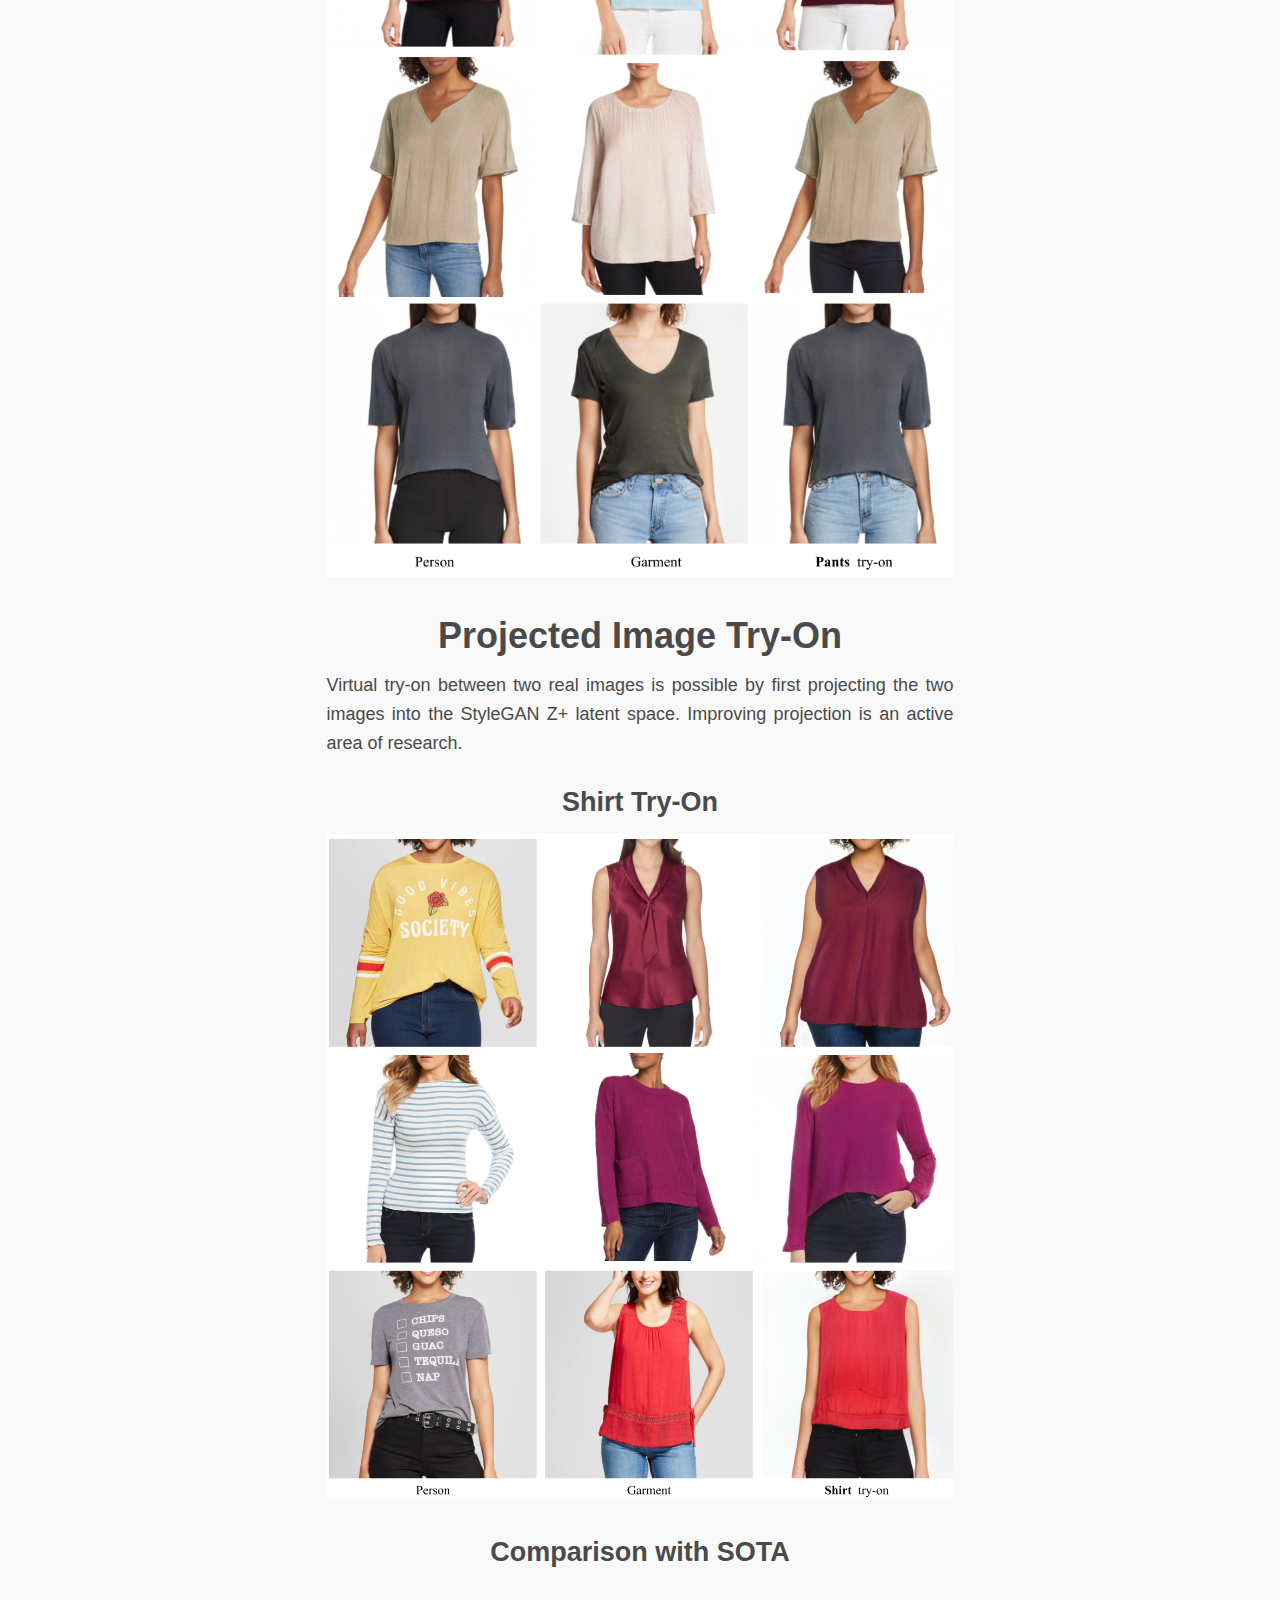
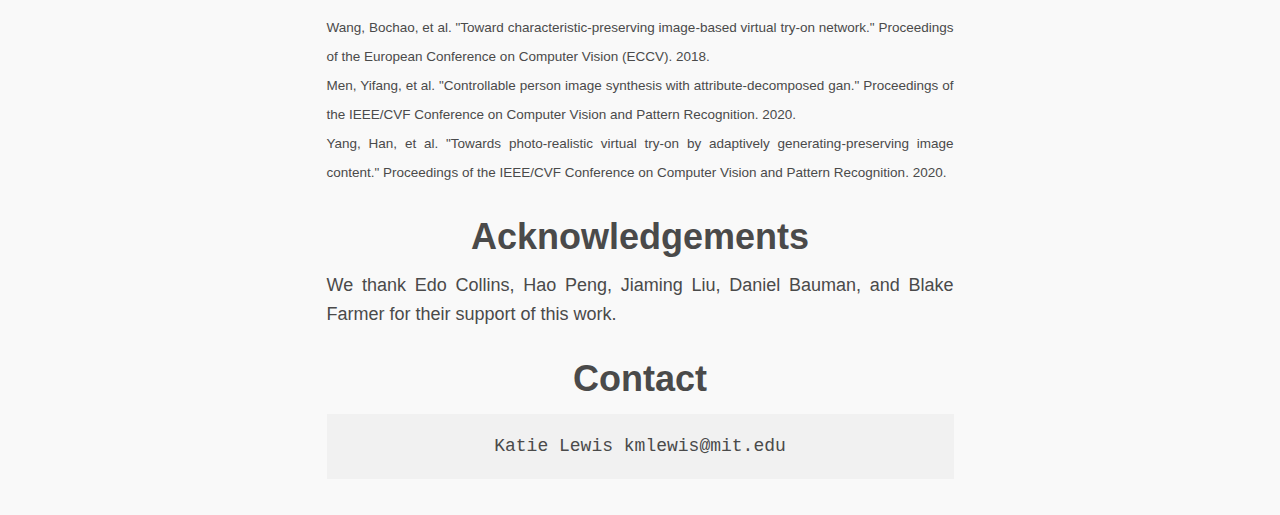
==== commit 23e24ea6: "added updated paper" ====
--- a/index.html
+++ b/index.html
@@ -9,9 +9,9 @@
   		<a href="https://katiemlewis.github.io/" target="_blank" class="authors">Kathleen M Lewis</a><sup>1,2</sup>		<a href="https://www.linkedin.com/in/srivatsan-varadharajan-9a570818" target="_blank" class="authors">Srivatsan Varadharajan</a><sup>1</sup>		<a href="https://sites.google.com/view/irakemelmacher/home" target="_blank" class="authors">Ira Kemelmacher-Shlizerman</a><sup>1,3</sup>
   	<sup>1</sup>Google Research	<sup>2</sup>MIT CSAIL 	<sup>3</sup>University of Washington</pre>
   <div id="buttons">
-                <a href="static_files/resources/VOGUE-virtual-try-on.pdf" target="_blank" class="button big wide smooth-scroll-middle"> Paper </a>
-                <a href="http://arxiv.org/abs/2101.02285" target="_blank" class="button big wide smooth-scroll-middle">arXiv </a>
-                <a href="https://youtu.be/AWd7x_3GaZk" target="_blank" class="button big wide smooth-scroll-middle"> Video </a>
+                <a href="static_files/resources/tryongan_paper.pdf" target="_blank" class="button big wide smooth-scroll-middle"> Paper PDF</a>
+               <!--  <a href="http://arxiv.org/abs/2101.02285" target="_blank" class="button big wide smooth-scroll-middle">arXiv </a> -->
+              <!--   <a href="https://youtu.be/AWd7x_3GaZk" target="_blank" class="button big wide smooth-scroll-middle"> Video </a> -->
                 <a href="demo_rewrite.html" target="_blank" class="button big wide smooth-scroll-middle"> Interactive Example</a>
     </div>
 
@@ -65,14 +65,14 @@
     <div class="abstract">
        <h2>Acknowledgements</h2>
     We thank Edo Collins, Hao Peng, Jiaming Liu, Daniel Bauman, and Blake Farmer for their support of this work.
-      <h2>BibTex</h2>
+     <!--  <h2>BibTex</h2>
       <pre class="bibtex">
       @article{lewis2020vogue,
         author = {Lewis, Kathleen M and Varadharajan, Srivatsan and Kemelmacher-Shlizerman, Ira},
         title = {VOGUE: Try-On by StyleGAN Interpolation Optimization},
         journal = {arXiv preprint arXiv:2101.02285}
         year = {2021}
-      }</pre>
+      }</pre> -->
       <h2>Contact</h2>
       <pre id="contact">Katie Lewis kmlewis@mit.edu</pre>
     </div>
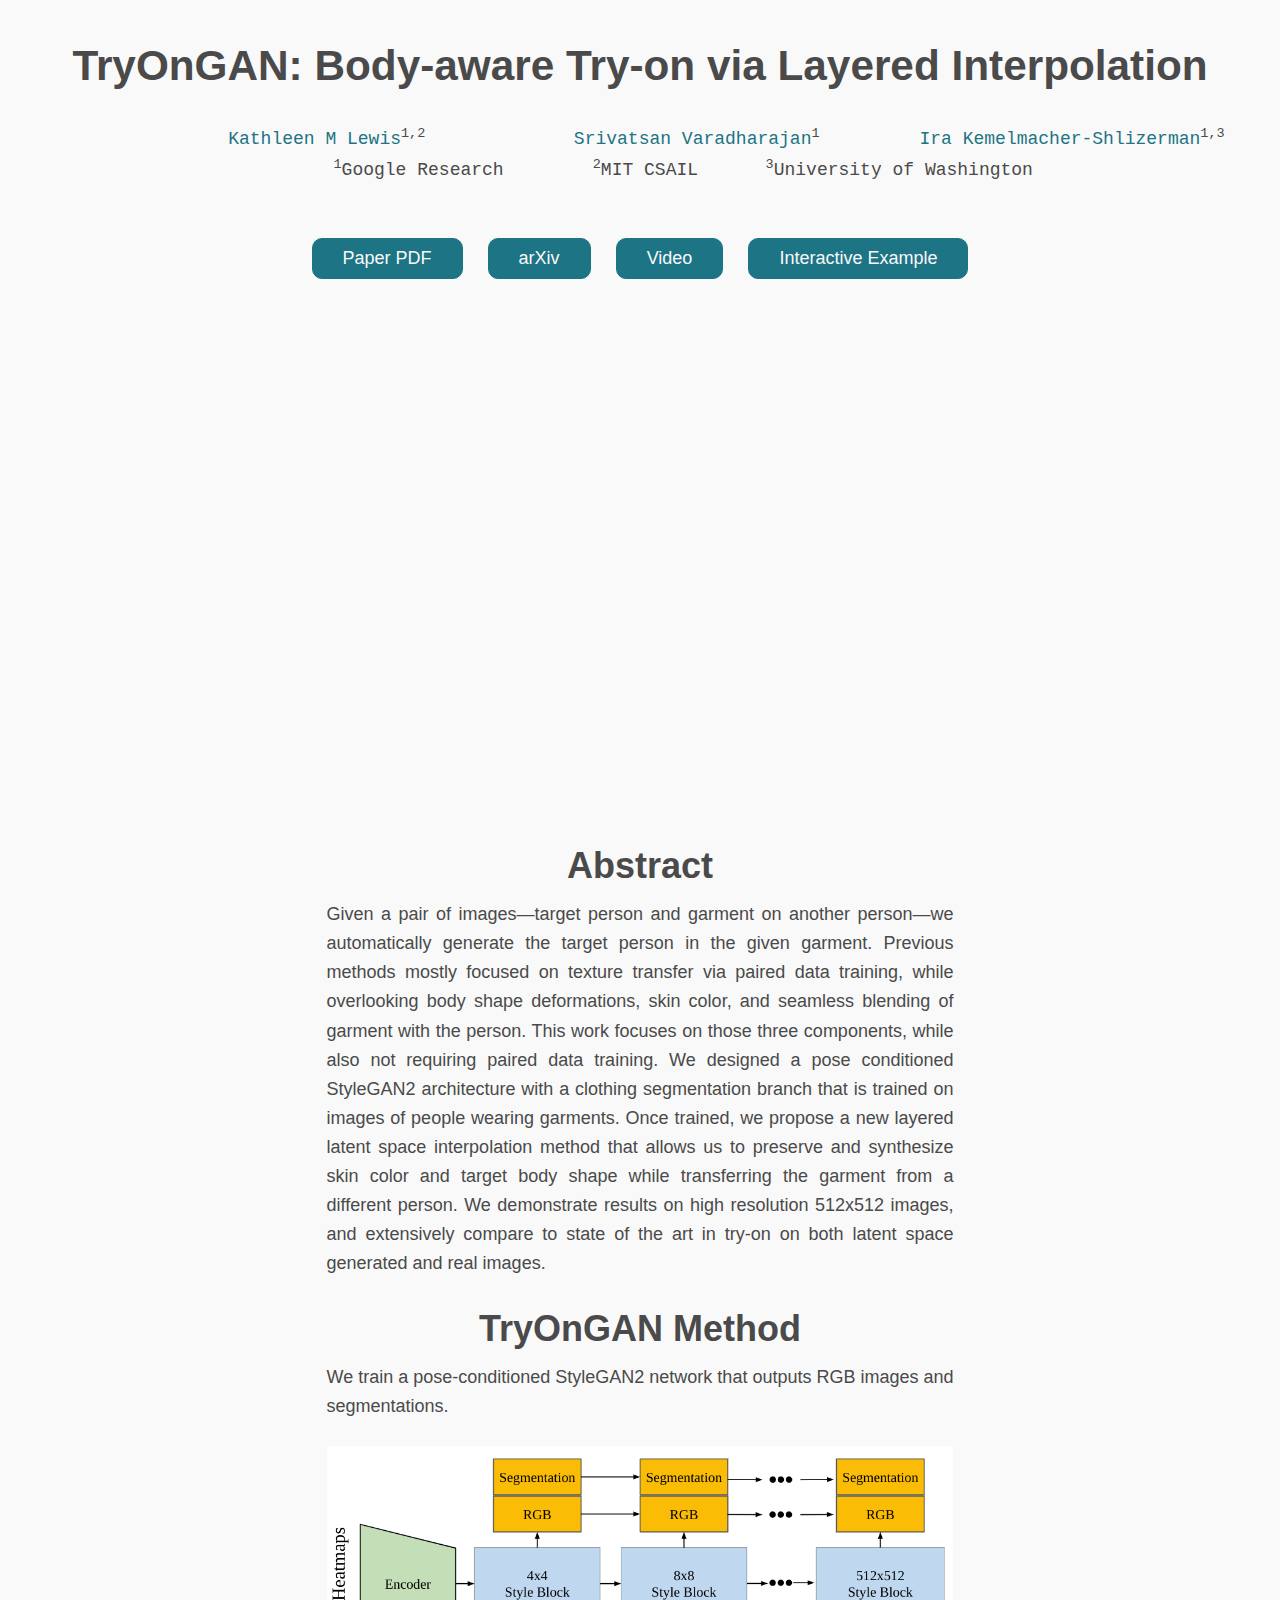
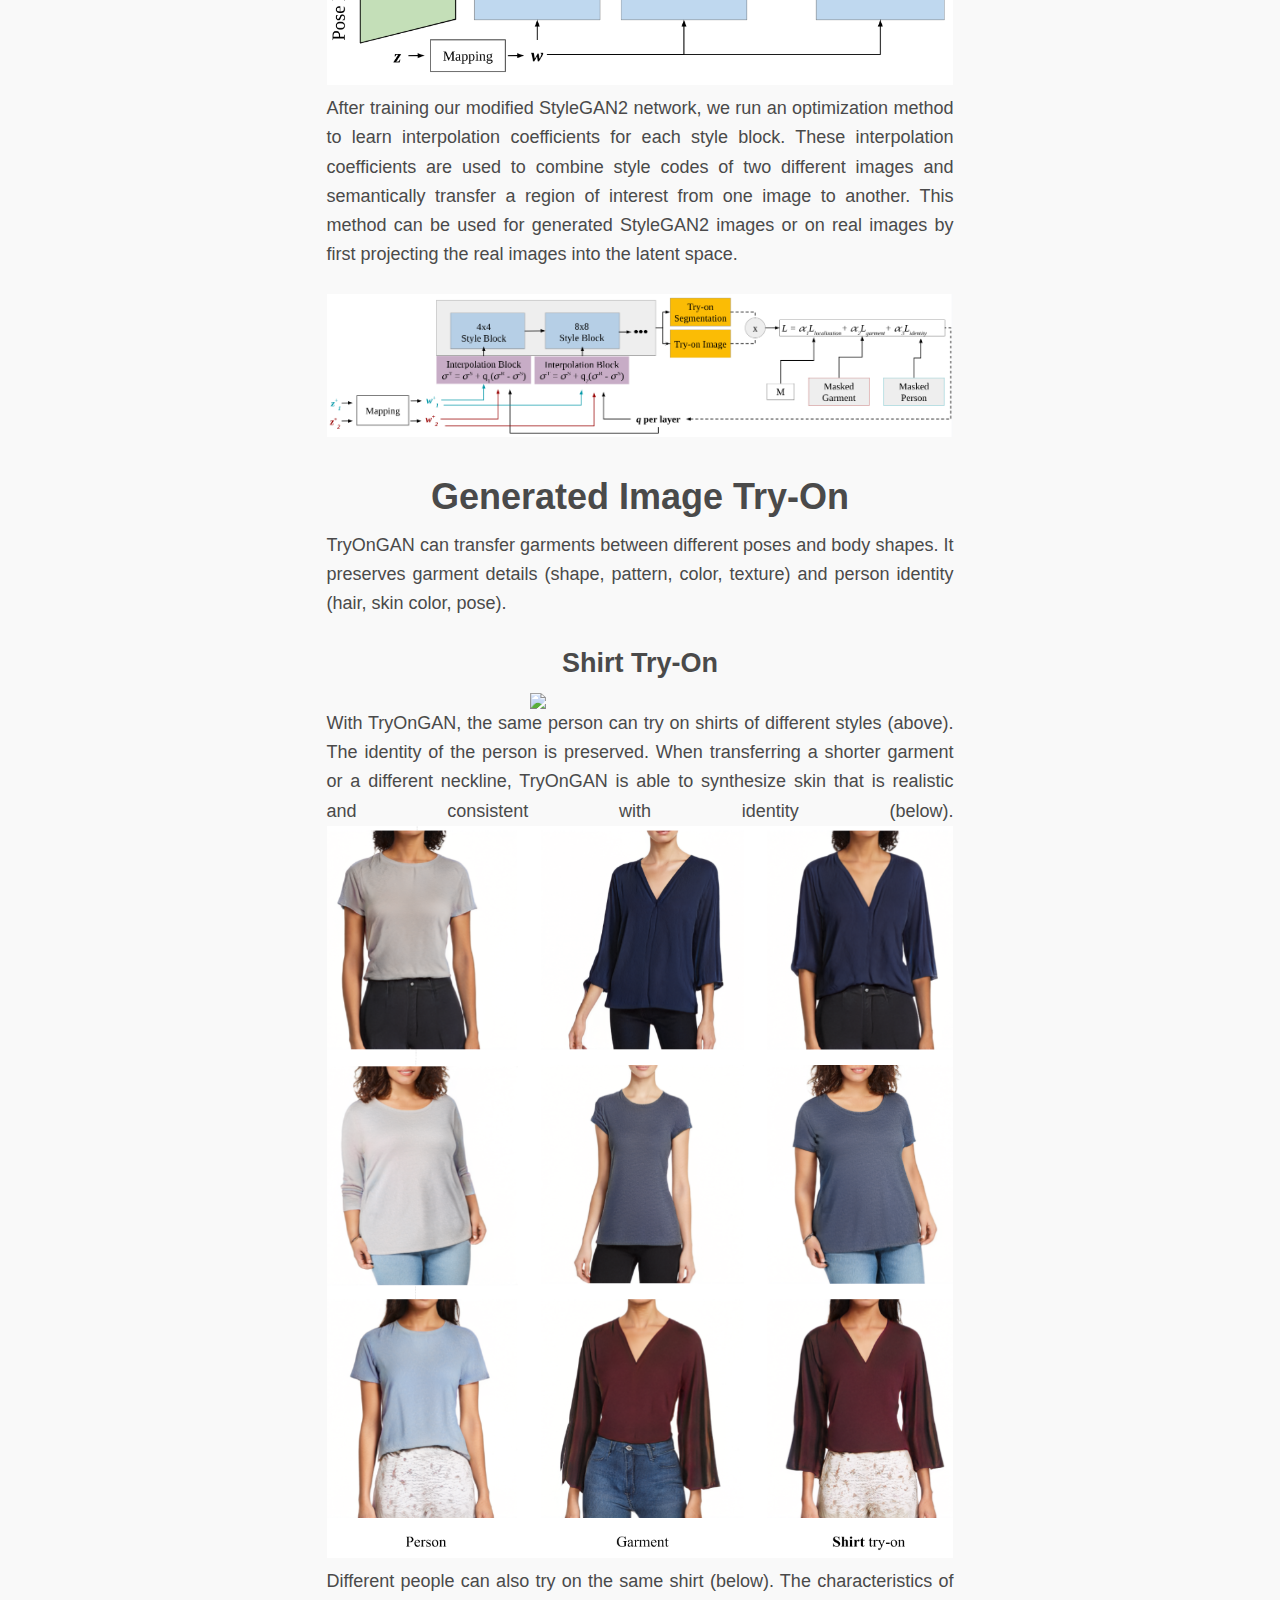
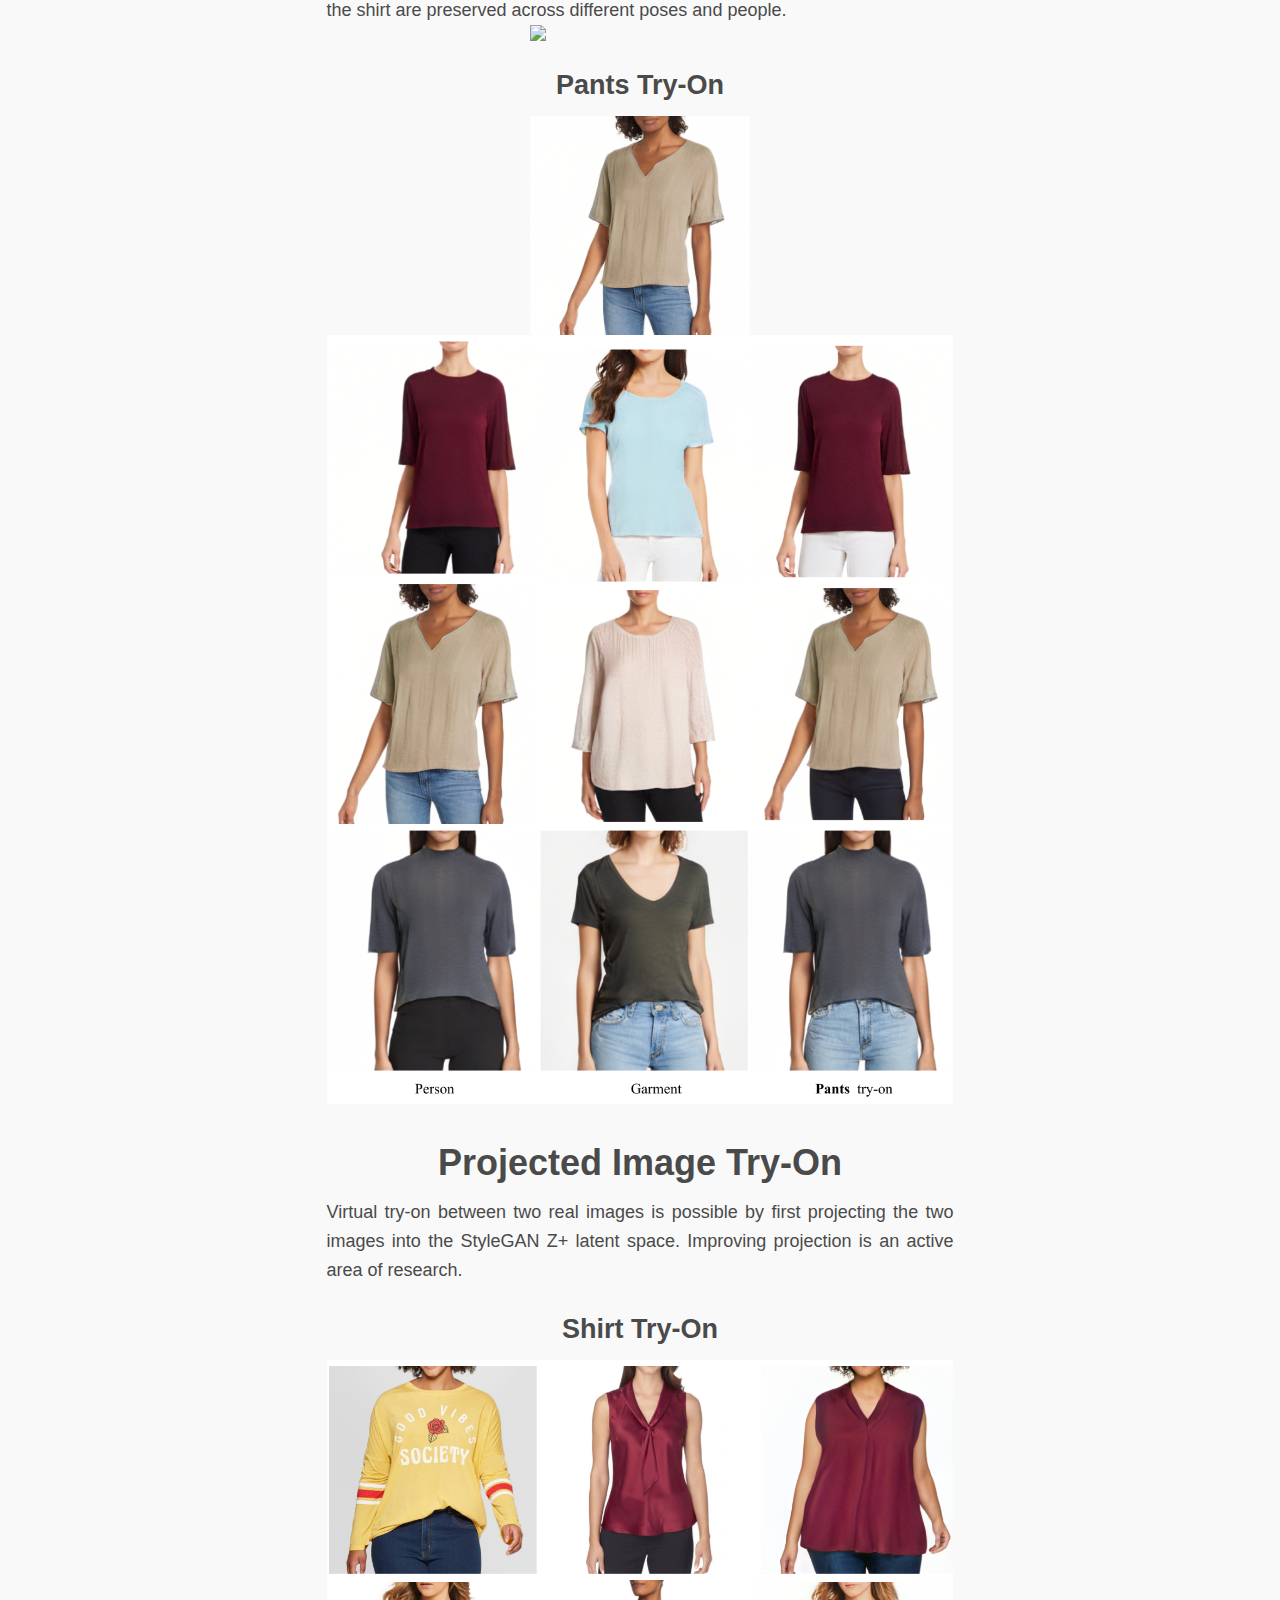
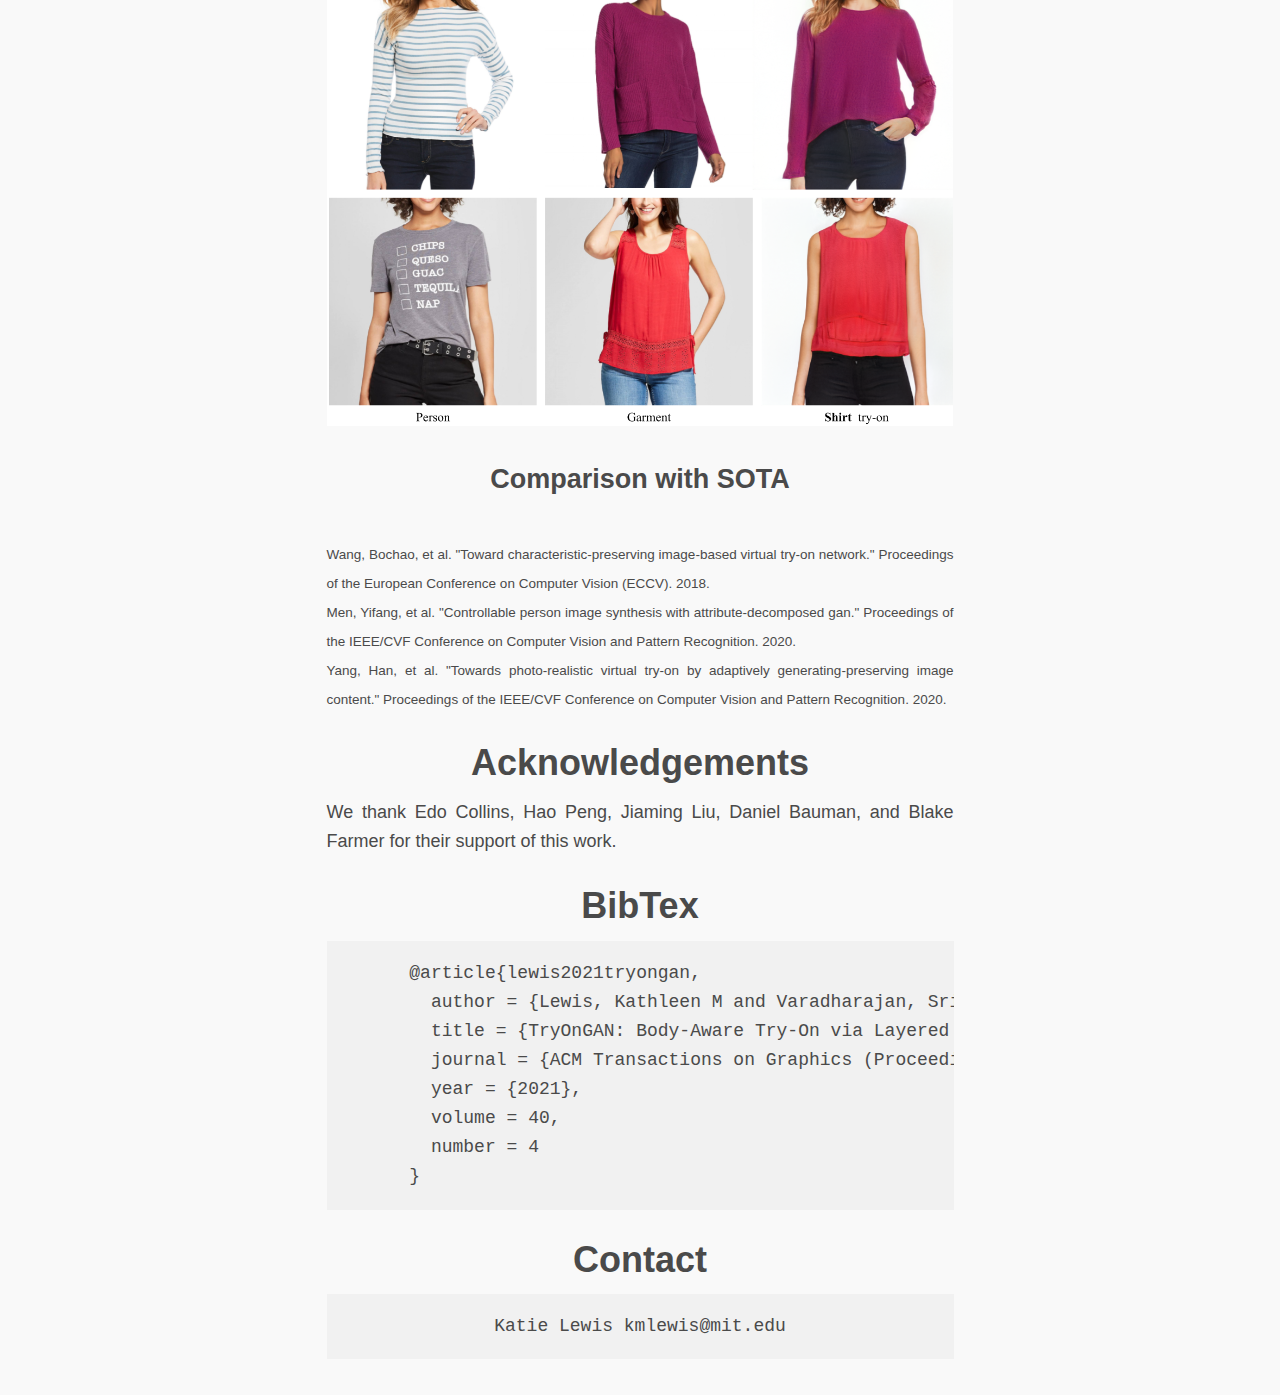
==== commit 40155c23: "added video and siggraph citation" ====
--- a/index.html
+++ b/index.html
@@ -10,15 +10,15 @@
   	<sup>1</sup>Google Research	<sup>2</sup>MIT CSAIL 	<sup>3</sup>University of Washington</pre>
   <div id="buttons">
                 <a href="static_files/resources/tryongan_paper.pdf" target="_blank" class="button big wide smooth-scroll-middle"> Paper PDF</a>
-               <!--  <a href="http://arxiv.org/abs/2101.02285" target="_blank" class="button big wide smooth-scroll-middle">arXiv </a> -->
-              <!--   <a href="https://youtu.be/AWd7x_3GaZk" target="_blank" class="button big wide smooth-scroll-middle"> Video </a> -->
+                <a href="https://arxiv.org/abs/2101.02285" target="_blank" class="button big wide smooth-scroll-middle">arXiv </a> 
+                <a href="https://youtu.be/PrCiXqwmJck" target="_blank" class="button big wide smooth-scroll-middle"> Video </a>
                 <a href="demo_rewrite.html" target="_blank" class="button big wide smooth-scroll-middle"> Interactive Example</a>
     </div>
 
 
-   <!--  <div class="video">
-        <iframe width="854" height="480" src="https://www.youtube.com/embed/AWd7x_3GaZk" frameborder="0" allow=" autoplay; encrypted-media;" allowfullscreen></iframe>  
-    </div> -->
+   <div class="video">
+        <iframe width="854" height="480" src="https://www.youtube.com/embed/PrCiXqwmJck" frameborder="0" allow=" autoplay; encrypted-media;" allowfullscreen></iframe>  
+    </div> 
 
 	<div class= "abstract">
 		<h2>Abstract</h2>
@@ -65,14 +65,16 @@
     <div class="abstract">
        <h2>Acknowledgements</h2>
     We thank Edo Collins, Hao Peng, Jiaming Liu, Daniel Bauman, and Blake Farmer for their support of this work.
-     <!--  <h2>BibTex</h2>
+      <h2>BibTex</h2>
       <pre class="bibtex">
-      @article{lewis2020vogue,
+      @article{lewis2021tryongan,
         author = {Lewis, Kathleen M and Varadharajan, Srivatsan and Kemelmacher-Shlizerman, Ira},
-        title = {VOGUE: Try-On by StyleGAN Interpolation Optimization},
-        journal = {arXiv preprint arXiv:2101.02285}
-        year = {2021}
-      }</pre> -->
+        title = {TryOnGAN: Body-Aware Try-On via Layered Interpolation},
+        journal = {ACM Transactions on Graphics (Proceedings of ACM SIGGRAPH 2021)},
+        year = {2021},
+        volume = 40,
+        number = 4
+      }</pre> 
       <h2>Contact</h2>
       <pre id="contact">Katie Lewis kmlewis@mit.edu</pre>
     </div>
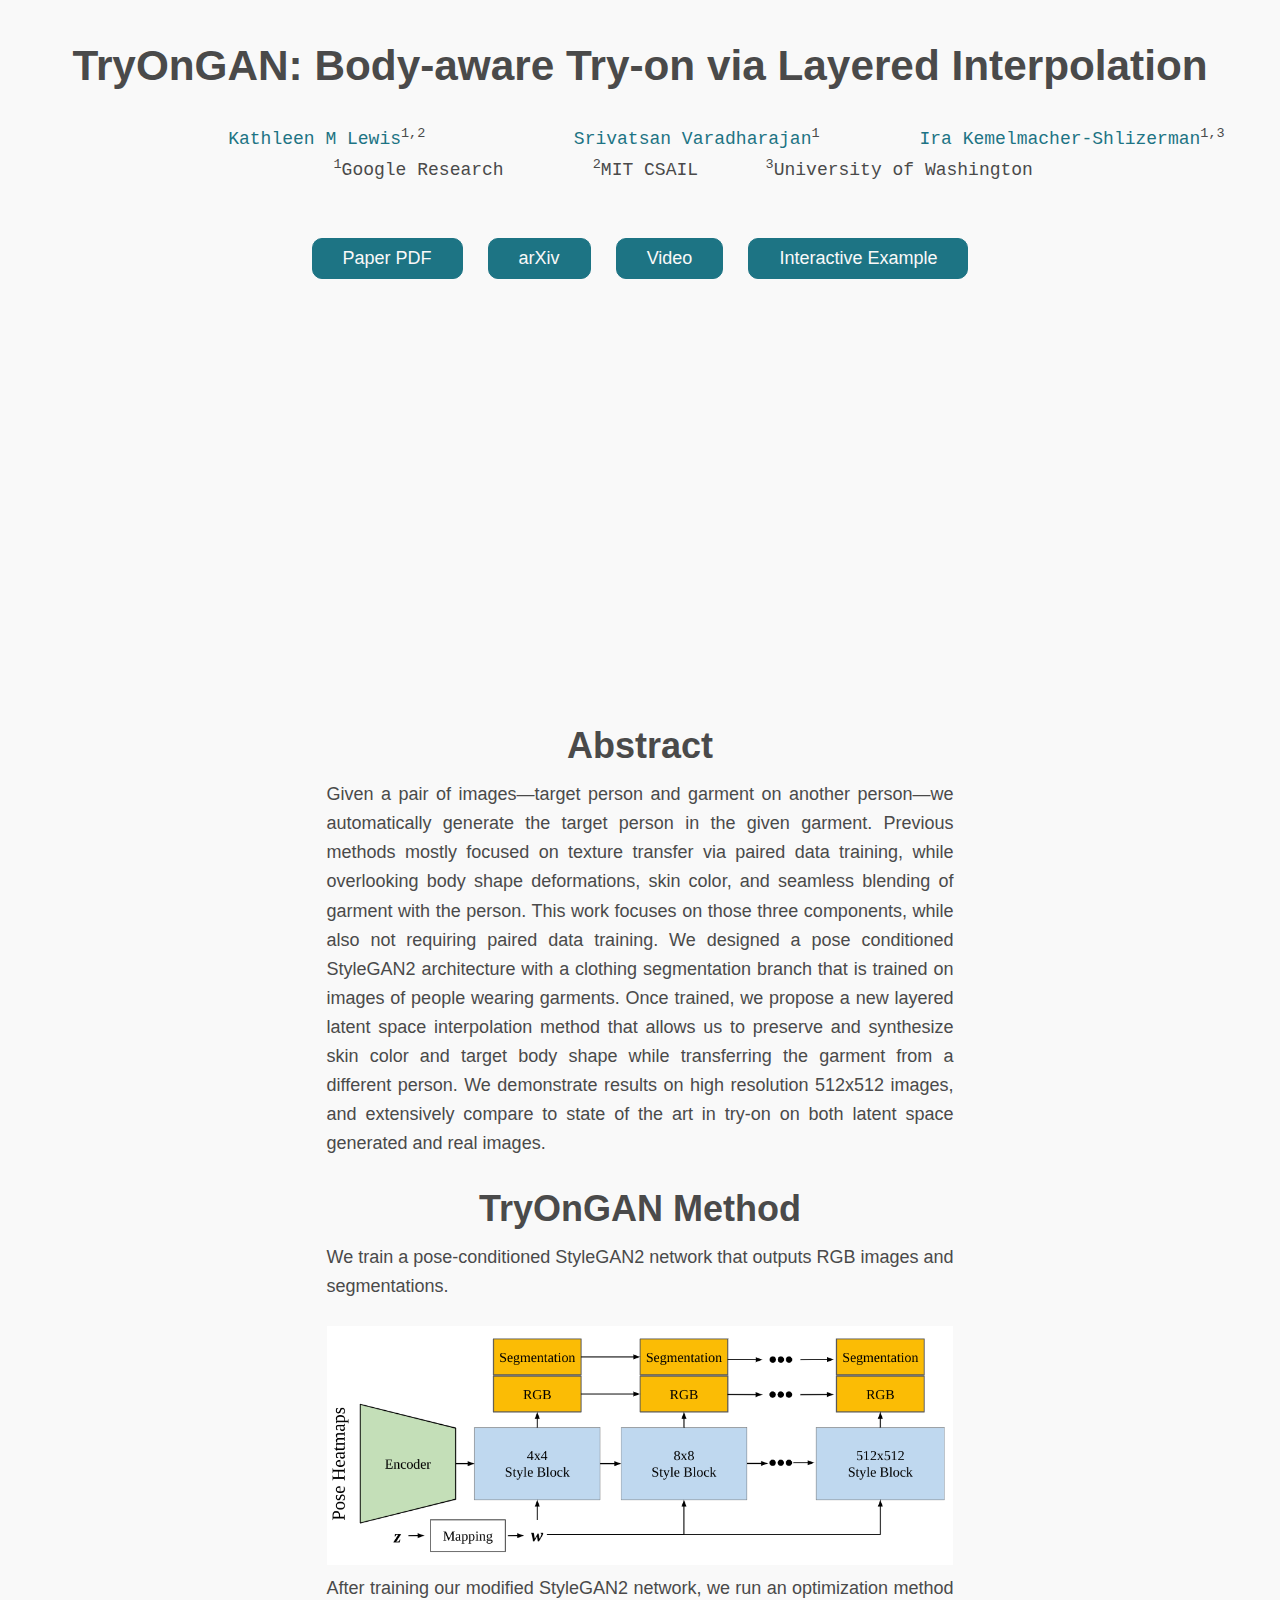
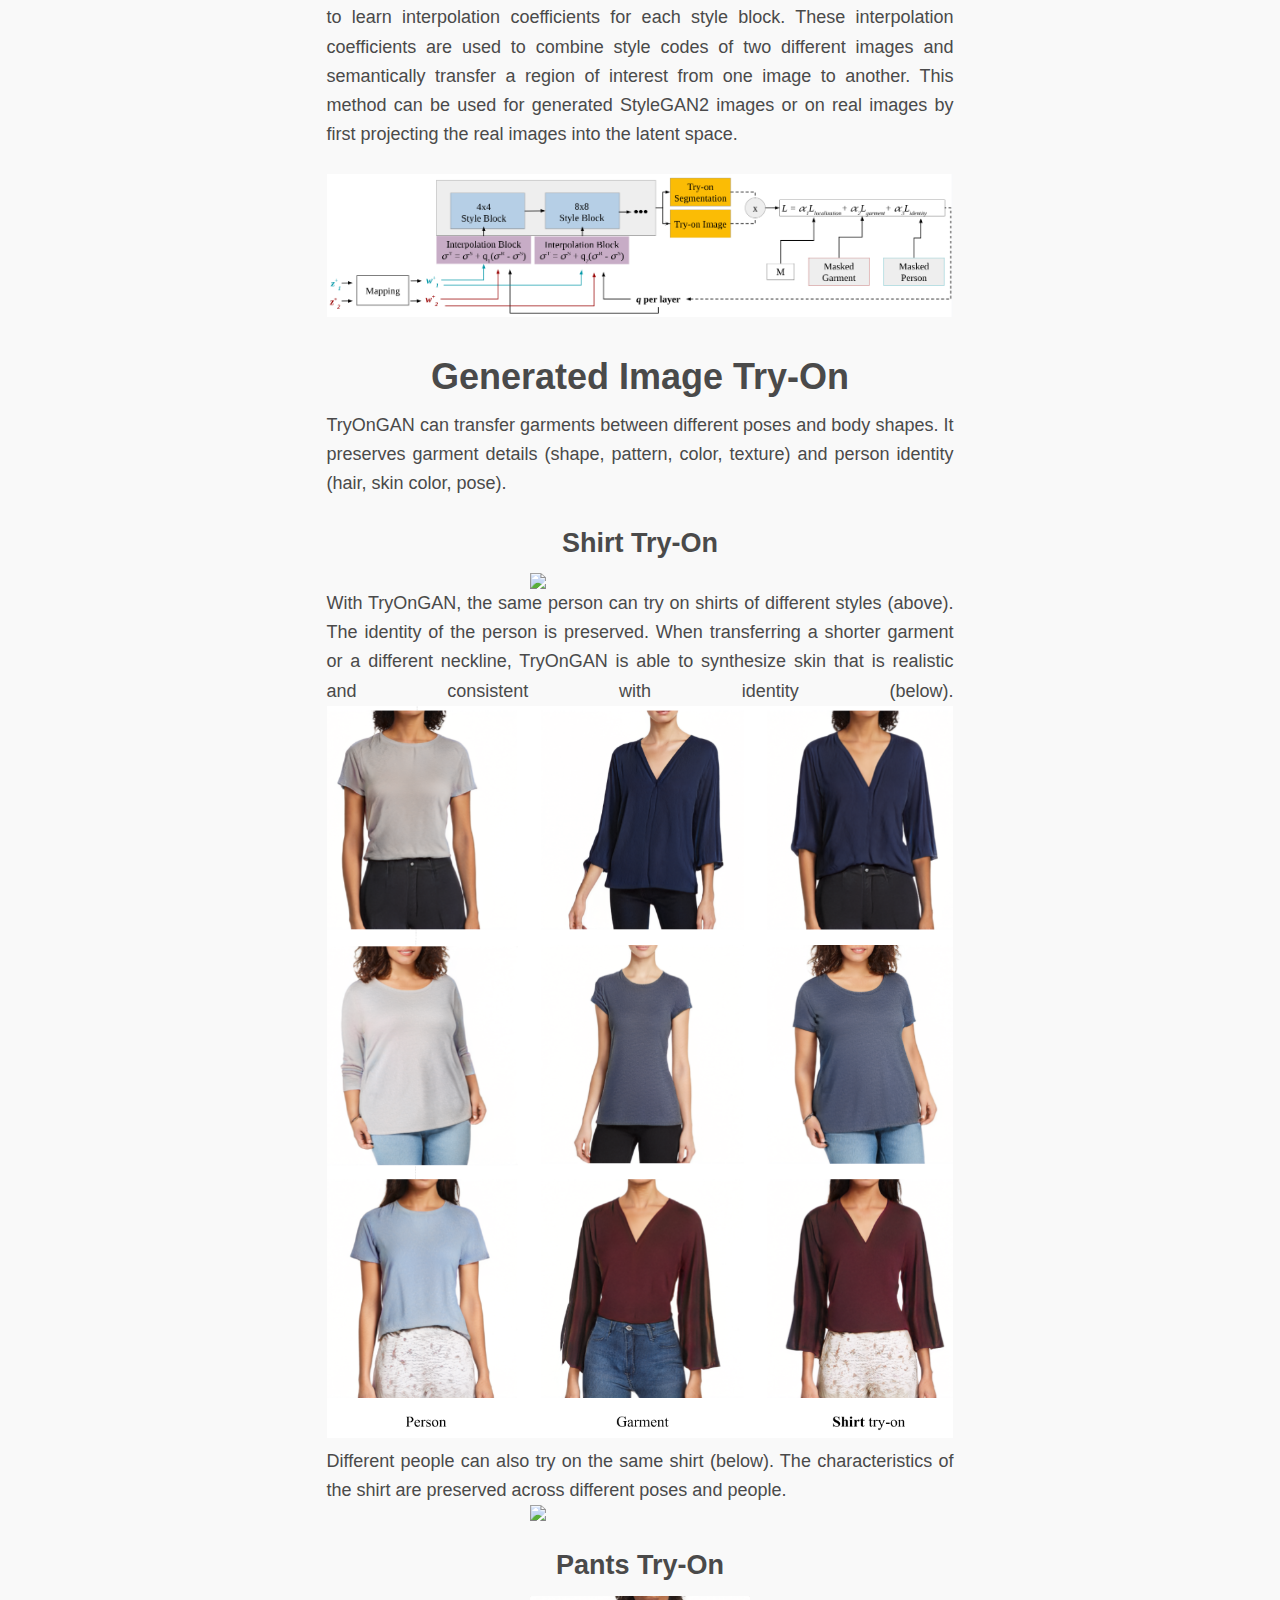
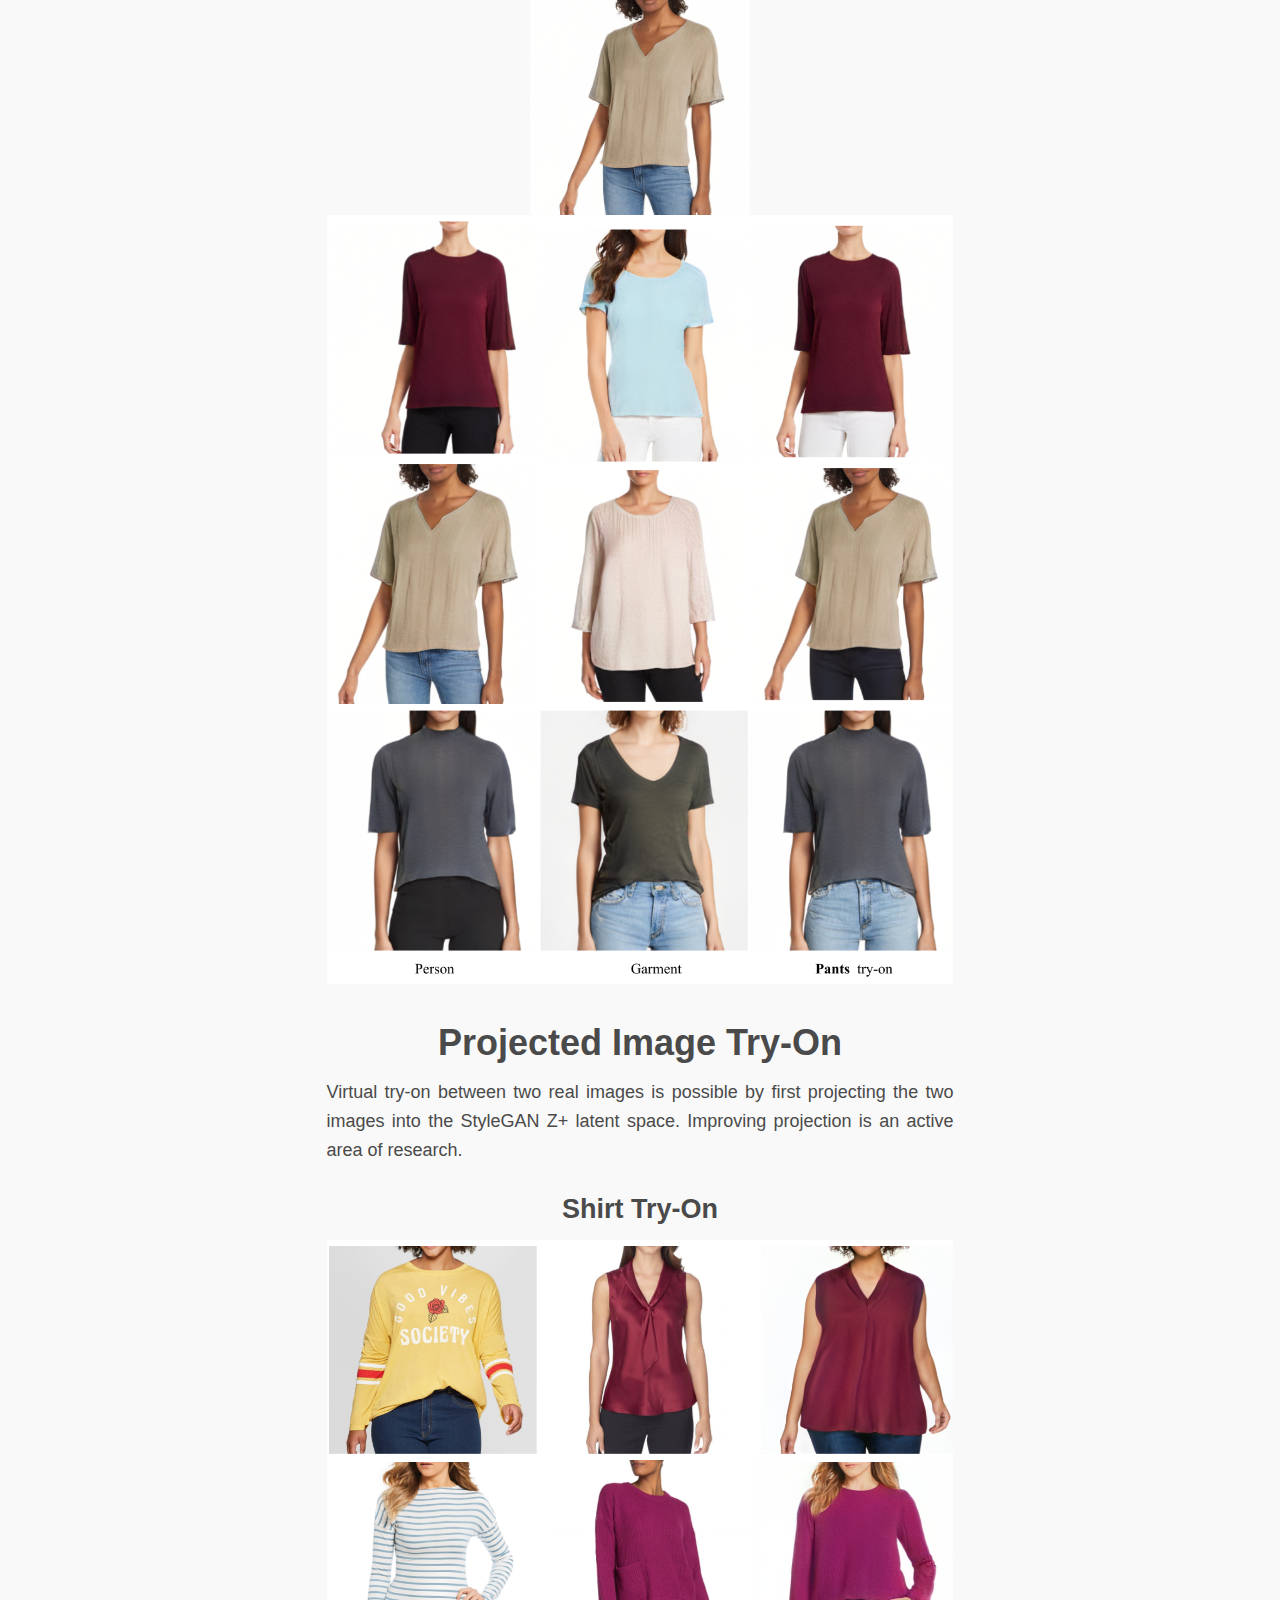
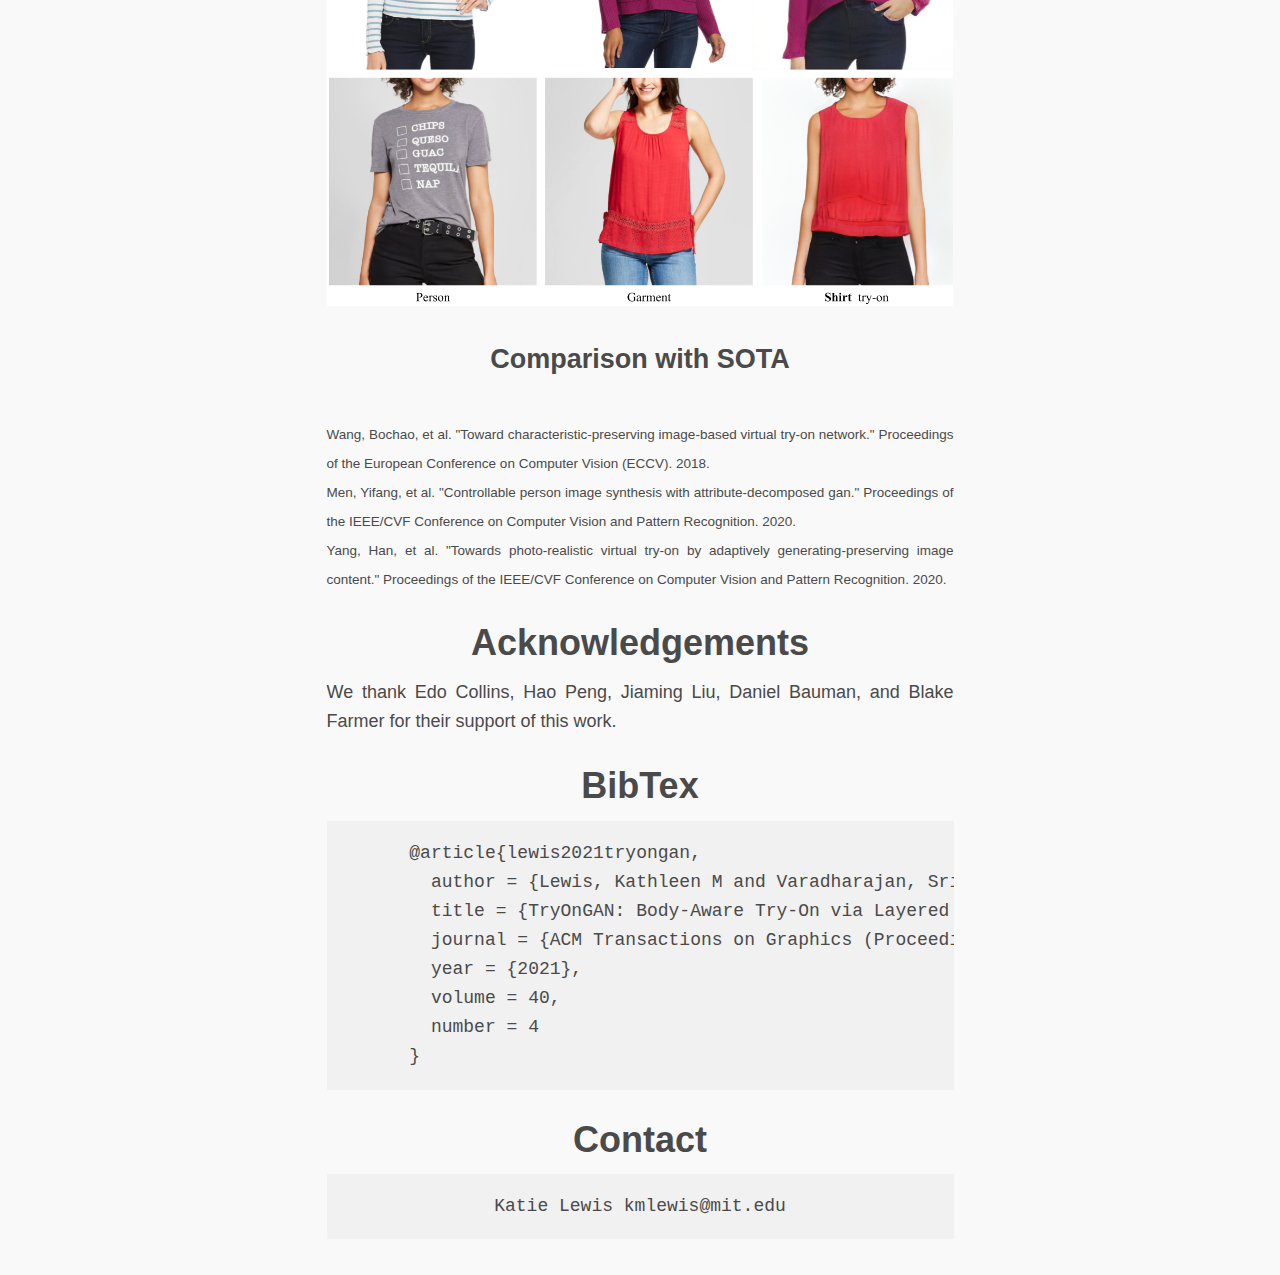
==== commit 0048e44a: "new youtube video" ====
--- a/index.html
+++ b/index.html
@@ -6,18 +6,18 @@
 <div id="paper-heading">
   <h1>TryOnGAN: Body-aware Try-on via Layered Interpolation</h1>
   	<pre class="major">
-  		<a href="https://katiemlewis.github.io/" target="_blank" class="authors">Kathleen M Lewis</a><sup>1,2</sup>		<a href="https://www.linkedin.com/in/srivatsan-varadharajan-9a570818" target="_blank" class="authors">Srivatsan Varadharajan</a><sup>1</sup>		<a href="https://sites.google.com/view/irakemelmacher/home" target="_blank" class="authors">Ira Kemelmacher-Shlizerman</a><sup>1,3</sup>
+  		<a href="https://katiemlewis.github.io/" target="_blank" class="authors">Kathleen M Lewis</a><sup>1,2</sup>		<a href="https://www.linkedin.com/in/srivatsan-varadharajan-9a570818" target="_blank" class="authors">Srivatsan Varadharajan</a><sup>1</sup>		<a href="https://www.irakemelmacher.com/" target="_blank" class="authors">Ira Kemelmacher-Shlizerman</a><sup>1,3</sup>
   	<sup>1</sup>Google Research	<sup>2</sup>MIT CSAIL 	<sup>3</sup>University of Washington</pre>
   <div id="buttons">
                 <a href="static_files/resources/tryongan_paper.pdf" target="_blank" class="button big wide smooth-scroll-middle"> Paper PDF</a>
                 <a href="https://arxiv.org/abs/2101.02285" target="_blank" class="button big wide smooth-scroll-middle">arXiv </a> 
-                <a href="https://youtu.be/PrCiXqwmJck" target="_blank" class="button big wide smooth-scroll-middle"> Video </a>
+                <a href="https://youtu.be/r4NgwLeJWvY" target="_blank" class="button big wide smooth-scroll-middle"> Video </a>
                 <a href="demo_rewrite.html" target="_blank" class="button big wide smooth-scroll-middle"> Interactive Example</a>
     </div>
 
 
    <div class="video">
-        <iframe width="854" height="480" src="https://www.youtube.com/embed/PrCiXqwmJck" frameborder="0" allow=" autoplay; encrypted-media;" allowfullscreen></iframe>  
+        <iframe width="642" height="360" src="https://www.youtube.com/embed/r4NgwLeJWvY" frameborder="0" allow=" autoplay; encrypted-media;" allowfullscreen></iframe>  
     </div> 
 
 	<div class= "abstract">
